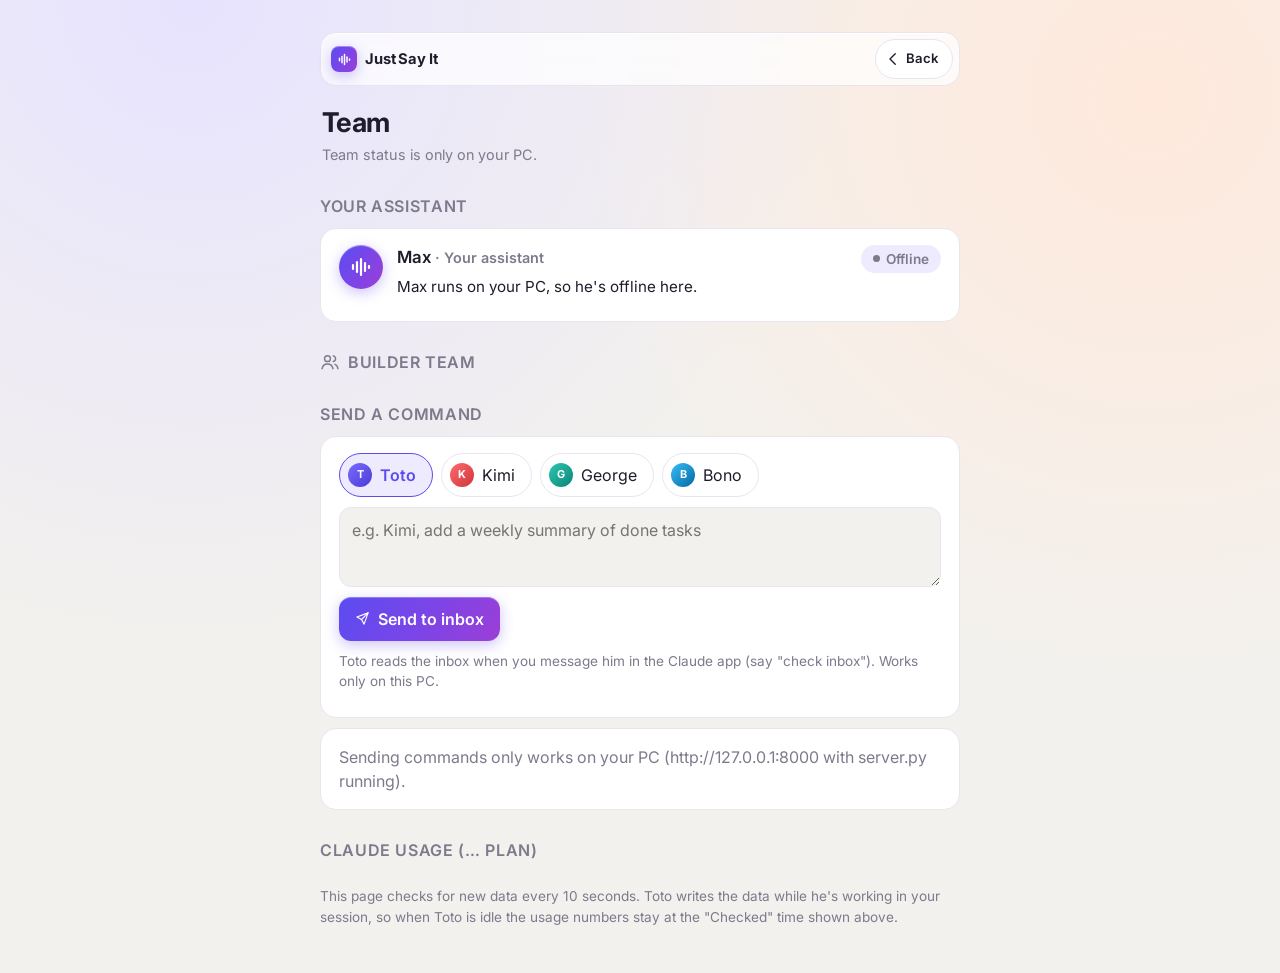
==== status.html @ db430cab "Backup before adding Lewis and GP to Send a command" ====
<!DOCTYPE html>
<html lang="en">
<head>
  <meta charset="UTF-8">
  <meta name="viewport" content="width=device-width, initial-scale=1.0">
  <title>Team Status</title>
  <link href="https://fonts.googleapis.com/css2?family=Inter:wght@400;500;600;700&family=Noto+Sans+Thai:wght@400;600&display=swap" rel="stylesheet">
  <script>
    // Same light/dark as the app: read the app's saved setting (index.html keeps it in localStorage "settings").
    // No saved setting yet: follow the computer's setting. Runs before the page draws, so there is no flash.
    function applyTheme() {
      let theme = "";
      try { theme = (JSON.parse(localStorage.getItem("settings")) || {}).theme || ""; } catch {}
      if (theme !== "dark" && theme !== "light") theme = matchMedia("(prefers-color-scheme: dark)").matches ? "dark" : "light";
      document.documentElement.dataset.theme = theme;
    }
    applyTheme();
    addEventListener("storage", (e) => { if (e.key === "settings") applyTheme(); }); // changed in the app's tab
  </script>
  <style>
    :root {
      --bg: #f3f1ed; --card: #fff; --text: #1f1d2b; --muted: #7d7a8c; --border: #e8e5ef;
      --accent: #5b4cf0; --accent-soft: #eeebff; --green: #30a46c; --amber: #f5a524; --red: #e5484d;
      /* Same glass bar + logo as the app (values from style.css) */
      --glass: rgba(255, 255, 255, .72); --glass-hi: rgba(255, 255, 255, .9); --chip-on-line: rgba(91, 76, 240, .45);
      --ai-grad: linear-gradient(120deg, #5b4cf0 0%, #7a45e8 50%, #9b3fd6 100%); --ai-glow: rgba(98, 70, 235, .32);
      --on-accent: #fff;
      --bg-grad: radial-gradient(circle at 15% 0%, #e7e3ff 0, transparent 45%), radial-gradient(circle at 90% 10%, #ffe9dc 0, transparent 40%);
      --ok-soft: #e3f6ec; --busy-soft: #fff4dd; --new-bg: #fff3dc; --new-text: #a16207;
    }
    :root[data-theme="dark"] {
      --bg: #121119; --card: #1c1b26; --text: #ecebf5; --muted: #8f8ca3; --border: #2c2a3a; --accent: #8b7fff; --accent-soft: #2a2647;
      --glass: rgba(34, 32, 48, .66); --glass-hi: rgba(255, 255, 255, .06); --chip-on-line: rgba(139, 127, 255, .6);
      --ai-grad: linear-gradient(120deg, #8b7fff 0%, #a98bfa 50%, #c99af2 100%); --ai-glow: rgba(139, 127, 255, .28);
      --on-accent: #16131f; --green: #3dd68c; --amber: #ffc53d;
      --bg-grad: radial-gradient(circle at 15% 0%, #2a2354 0, transparent 45%), radial-gradient(circle at 90% 10%, #3a2320 0, transparent 40%);
      --ok-soft: rgba(61, 214, 140, .14); --busy-soft: rgba(255, 197, 61, .14); --new-bg: #2d2416; --new-text: #f3c873;
      color-scheme: dark;
    }
    * { box-sizing: border-box; }
    body { margin: 0; min-height: 100vh; background: var(--bg-grad), var(--bg); color: var(--text); font-family: "Inter", "Noto Sans Thai", system-ui, sans-serif; line-height: 1.5; padding: 32px 16px; }
    .wrap { max-width: 640px; margin: 0 auto; }
    /* Top bar: same look as the app's header (logo left, Back pill right) */
    .topbar {
      display: flex; align-items: center; justify-content: space-between; gap: 8px;
      padding: 6px 6px 6px 10px; border-radius: 16px;
      background: var(--glass); border: 1px solid var(--border); box-shadow: inset 0 1px 0 var(--glass-hi);
      -webkit-backdrop-filter: blur(10px); backdrop-filter: blur(10px);
    }
    .brand { display: flex; align-items: center; gap: 8px; font-weight: 700; font-size: .92rem; letter-spacing: -.01em; white-space: nowrap; }
    .mark { width: 26px; height: 26px; border-radius: 8px; flex: none; display: grid; place-items: center;
      background: var(--ai-grad); box-shadow: 0 4px 14px var(--ai-glow), inset 0 1px 0 rgba(255, 255, 255, .35); }
    .mark svg { width: 15px; height: 15px; stroke: #fff; stroke-width: 2.4; stroke-linecap: round; fill: none; }
    .back svg { width: 18px; height: 18px; stroke: currentColor; fill: none; stroke-width: 1.8; stroke-linecap: round; stroke-linejoin: round; }
    .greet { margin: 20px 2px 0; font-size: 1.7rem; font-weight: 700; letter-spacing: -.025em; line-height: 1.25; }
    .greet + .updated { margin: 4px 2px 0; }
    h2 svg.i { vertical-align: -4px; margin-right: 8px; }
    h2 { font-size: 1rem; margin: 28px 0 10px; color: var(--muted); font-weight: 600; text-transform: uppercase; letter-spacing: .04em; }
    a { color: var(--accent); }
    .updated { color: var(--muted); font-size: .9rem; }
    .stale { color: var(--amber); }
    .card { background: var(--card); border: 1px solid var(--border); border-radius: 16px; padding: 16px 18px; }
    .card + .card { margin-top: 10px; }
    .agent { display: flex; gap: 14px; align-items: flex-start; position: relative; }
    .agent > div:not(.avatar) { flex: 1; min-width: 0; }
    /* Phone: the status badge sits in the corner so the text gets the full width */
    @media (max-width: 480px) {
      .agent .badge { position: absolute; top: 14px; right: 14px; }
      .agent .name { padding-right: 88px; }
    }
    /* Line icons (same set as the app) */
    svg.i { width: 20px; height: 20px; flex: none; stroke: currentColor; fill: none; stroke-width: 1.75; stroke-linecap: round; stroke-linejoin: round; pointer-events: none; }
    svg.i.sm { width: 15px; height: 15px; }
    /* Avatars: a gradient circle with the initial, plus a small role icon */
    .avatar {
      width: 44px; height: 44px; flex: none; border-radius: 50%; display: grid; place-items: center; position: relative;
      color: #fff; font-weight: 700; font-size: 1.05rem; background: linear-gradient(135deg, #9a97ab, #6d6a80);
      box-shadow: inset 0 1px 0 rgba(255, 255, 255, .3);
    }
    .avatar .role-ic {
      position: absolute; right: -4px; bottom: -4px; width: 22px; height: 22px; border-radius: 50%;
      display: grid; place-items: center; background: var(--card); color: var(--text); box-shadow: 0 0 0 1px var(--border);
    }
    .avatar .role-ic svg.i { width: 13px; height: 13px; stroke-width: 2; }
    .av-toto { background: linear-gradient(135deg, #7b6cff, #4a3bd6); }
    .av-kimi { background: linear-gradient(135deg, #ff6b6f, #d03439); }
    .av-george { background: linear-gradient(135deg, #2cc7b2, #0b8576); }
    .av-lewis { background: linear-gradient(135deg, #f6a53c, #c4650a); }
    .av-bono { background: linear-gradient(135deg, #38bdf8, #0369a1); } /* sky blue: Bono, tester */
    .av-gp { background: linear-gradient(135deg, #2b4fd8, #12b5cf); } /* blueprint blue to cyan: GP, architect */
    .mini { width: 24px; height: 24px; flex: none; border-radius: 50%; display: inline-grid; place-items: center; color: #fff; font-size: .68rem; font-weight: 700; }
    .mini:not([class*="av-"]) { background: linear-gradient(135deg, #9a97ab, #6d6a80); }
    .name { font-weight: 600; font-size: 1.05rem; }
    .role { color: var(--muted); font-size: .9rem; }
    .job { margin-top: 6px; font-size: .95rem; }
    .badge { margin-left: auto; padding: 4px 12px; border-radius: 999px; font-size: .85rem; font-weight: 600; white-space: nowrap; }
    .badge { display: inline-flex; align-items: center; gap: 6px; }
    .badge::before { content: ""; width: 7px; height: 7px; border-radius: 50%; background: currentColor; }
    .working { background: var(--busy-soft); color: #a86a10; }
    .working::before { background: var(--amber); }
    :root[data-theme="dark"] .working { color: var(--amber); }
    .done { background: var(--ok-soft); color: #217a4f; }
    .done::before { background: var(--green); }
    :root[data-theme="dark"] .done { color: var(--green); }
    .idle { background: var(--accent-soft); color: var(--muted); }
    .meter-top { display: flex; justify-content: space-between; margin-bottom: 8px; }
    .meter-top b { font-size: 1.1rem; }
    .bar { height: 10px; border-radius: 999px; background: var(--accent-soft); overflow: hidden; }
    .fill { height: 100%; border-radius: 999px; background: var(--green); transition: width .5s; }
    .fill.warn { background: var(--amber); }
    .fill.full { background: var(--red); }
    .fill.unknown { background: var(--muted); opacity: .4; }
    .resets { margin-top: 6px; color: var(--muted); font-size: .85rem; }
    .note { color: var(--muted); font-size: .85rem; margin-top: 24px; }
    .back {
      display: inline-flex; align-items: center; gap: 4px; height: 40px; padding: 0 14px 0 8px; border-radius: 99px;
      border: 1px solid var(--border); background: var(--card);
      color: var(--text); text-decoration: none; font-size: .82rem; font-weight: 600; transition: border-color .2s;
    }
    .back:hover { border-color: var(--chip-on-line); }
    @media (prefers-reduced-motion: reduce) { .back, .to button, .send { transition: none; } }
    .cmd { display: grid; gap: 10px; }
    .to { display: flex; gap: 8px; flex-wrap: wrap; }
    .to button, .send { min-height: 44px; padding: 0 16px; border-radius: 12px; border: 1px solid var(--border); background: var(--card); color: var(--text); font: inherit; cursor: pointer; transition: border-color .2s, filter .2s; }
    .to button { display: inline-flex; align-items: center; gap: 8px; padding-left: 8px; border-radius: 99px; }
    .to button:hover { border-color: var(--chip-on-line); }
    .to button.on { border-color: var(--accent); background: var(--accent-soft); color: var(--accent); font-weight: 600; }
    #cmd-text { min-height: 80px; padding: 10px 12px; border: 1px solid var(--border); border-radius: 12px; background: var(--bg); color: var(--text); font: inherit; resize: vertical; }
    .send {
      display: inline-flex; align-items: center; gap: 8px;
      background: var(--ai-grad); border: none; color: var(--on-accent); font-weight: 600;
      box-shadow: inset 0 1px 0 rgba(255, 255, 255, .28), 0 4px 14px var(--ai-glow);
    }
    .send { justify-self: start; }
    .send:hover { filter: brightness(1.06); }
    .send:disabled { opacity: .6; cursor: wait; }
    .hint { margin: 0; color: var(--muted); font-size: .85rem; }
    #inbox { margin-top: 10px; }
    .msg-head { display: flex; flex-wrap: wrap; gap: 8px; align-items: center; font-size: .85rem; color: var(--muted); }
    .msg-text { margin-top: 4px; white-space: pre-wrap; word-break: break-word; }
    .reply { margin-top: 8px; padding: 8px 12px; border-radius: 10px; background: var(--accent-soft); font-size: .92rem; white-space: pre-wrap; }
    .new { background: var(--new-bg); color: var(--new-text); }
    .empty { color: var(--muted); }
    /* Max's card */
    .max-avatar { background: var(--ai-grad); box-shadow: 0 4px 14px var(--ai-glow), inset 0 1px 0 rgba(255, 255, 255, .35); }
    .max-avatar svg.i { width: 24px; height: 24px; stroke: #fff; stroke-width: 2.2; }
    button:focus-visible, a:focus-visible { outline: 2px solid var(--accent); outline-offset: 2px; }
  </style>
</head>
<body>
  <!-- Line icons (same set as the app), reused with <use href="#i-..."> -->
  <svg width="0" height="0" style="position: absolute" aria-hidden="true">
    <symbol id="i-wave" viewBox="0 0 24 24"><path d="M4 10v4M8 7v10M12 4v16M16 8v8M20 11v2"/></symbol>
    <symbol id="i-back" viewBox="0 0 24 24"><path d="M15 5l-7 7 7 7"/></symbol>
    <symbol id="i-compass" viewBox="0 0 24 24"><circle cx="12" cy="12" r="9"/><path d="M15.5 8.5l-2 5-5 2 2-5z"/></symbol>
    <symbol id="i-square" viewBox="0 0 24 24"><path d="M4 20V4l16 16z"/><path d="M7.5 20v-3M11 20v-3M7.5 12.5h3M7.5 9h2"/></symbol>
    <symbol id="i-code" viewBox="0 0 24 24"><path d="M8.5 7L3.5 12l5 5M15.5 7l5 5-5 5M13.5 4.5l-3 15"/></symbol>
    <symbol id="i-palette" viewBox="0 0 24 24"><path d="M12 3a9 9 0 1 0 0 18c1.3 0 2-.9 2-2 0-.6-.3-1-.6-1.4-.4-.4-.6-.8-.6-1.4 0-1.1.9-2 2-2h2.3A3.9 3.9 0 0 0 21 10.4C21 6.3 17 3 12 3z"/><circle cx="7.5" cy="11.5" r=".9"/><circle cx="10" cy="7.5" r=".9"/><circle cx="14.5" cy="7.5" r=".9"/></symbol>
    <symbol id="i-send" viewBox="0 0 24 24"><path d="M21 3L10 14"/><path d="M21 3l-6.5 18-4-7.5L3 9.5z"/></symbol>
    <symbol id="i-external" viewBox="0 0 24 24"><path d="M14 4h6v6M20 4l-9 9M18 14v4a2 2 0 0 1-2 2H6a2 2 0 0 1-2-2V8a2 2 0 0 1 2-2h4"/></symbol>
    <symbol id="i-check-circle" viewBox="0 0 24 24"><circle cx="12" cy="12" r="9"/><path d="M8 12.5l3 3 5-6"/></symbol>
    <symbol id="i-bulb" viewBox="0 0 24 24"><path d="M9.5 18h5M10.5 21h3"/><path d="M12 3a6 6 0 0 0-3.5 10.9c.6.5 1 1.2 1 2v.1h5v-.1c0-.8.4-1.5 1-2A6 6 0 0 0 12 3z"/></symbol>
    <symbol id="i-team" viewBox="0 0 24 24"><circle cx="9" cy="8" r="3.5"/><path d="M2.5 20c.6-3.4 3.2-5.5 6.5-5.5s5.9 2.1 6.5 5.5"/><path d="M16 4.6a3.5 3.5 0 0 1 0 6.8M18 14.8c2 .7 3.2 2.5 3.5 5.2"/></symbol>
  </svg>
  <div class="wrap">
    <header class="topbar">
      <span class="brand">
        <span class="mark" aria-hidden="true"><svg viewBox="0 0 24 24"><use href="#i-wave"/></svg></span>
        Just Say It
      </span>
      <a href="./" class="back"><svg viewBox="0 0 24 24" aria-hidden="true"><use href="#i-back"/></svg>Back</a>
    </header>
    <h1 class="greet">Team</h1>
    <p class="updated" id="updated">Loading…</p>

    <h2>Your assistant</h2>
    <!-- Max is the AI inside the app (not one of the builders below) -->
    <div class="card agent" id="max">
      <div class="avatar max-avatar" aria-hidden="true"><svg class="i"><use href="#i-wave"/></svg></div>
      <div class="max-body">
        <div class="name">Max <span class="role">· Your assistant</span></div>
        <div class="job" id="max-brains">Checking…</div>
        <div class="job" id="max-mistakes"></div>
      </div>
      <span class="badge idle" id="max-badge">…</span>
    </div>
    <h2><svg class="i" aria-hidden="true"><use href="#i-team"/></svg>Builder team</h2>
    <div id="agents"></div>

    <h2>Send a command</h2>
    <form id="cmd" class="card cmd">
      <div class="to" id="to">
        <button type="button" data-to="Toto" class="on"><span class="mini av-toto" aria-hidden="true">T</span>Toto</button>
        <button type="button" data-to="Kimi"><span class="mini av-kimi" aria-hidden="true">K</span>Kimi</button>
        <button type="button" data-to="George"><span class="mini av-george" aria-hidden="true">G</span>George</button>
        <button type="button" data-to="Bono"><span class="mini av-bono" aria-hidden="true">B</span>Bono</button>
      </div>
      <textarea id="cmd-text" placeholder="e.g. Kimi, add a weekly summary of done tasks" required></textarea>
      <button type="submit" class="send"><svg class="i sm" aria-hidden="true"><use href="#i-send"/></svg>Send to inbox</button>
      <p class="hint">Toto reads the inbox when you message him in the Claude app (say "check inbox"). Works only on this PC.</p>
      <p class="hint" id="cmd-msg" role="status"></p>
    </form>
    <!-- GitHub Pages: no server, so sending commands can't work there -->
    <div class="card empty" id="pc-only" hidden>Sending commands only works on your PC (http://127.0.0.1:8000 with server.py running).</div>
    <div id="inbox"></div>

    <h2>Claude usage (<span id="plan">…</span> plan)</h2>
    <p class="updated" id="checked"></p>
    <div id="usage"></div>

    <p class="note">
      This page checks for new data every 10 seconds. Toto writes the data while he's working in your session,
      so when Toto is idle the usage numbers stay at the "Checked" time shown above.
    </p>
  </div>

  <script>
    // ---------- Thai / English ----------
    // The app (index.html) saves the language in localStorage "settings". We read the same setting.
    let LANG = "en";
    try { LANG = (JSON.parse(localStorage.getItem("settings")) || {}).lang === "th" ? "th" : "en"; } catch {}
    document.documentElement.lang = LANG;
    // English text -> Thai text. L("...") gives the Thai text in Thai mode and the same text otherwise.
    const TH = {
      "Team Status": "สถานะทีม", "Back": "กลับ", "Team": "ทีม", "Loading…": "กำลังโหลด…",
      "Your assistant": "ผู้ช่วยของคุณ", "· Your assistant": "· ผู้ช่วยของคุณ", "Checking…": "กำลังตรวจสอบ…",
      "Builder team": "ทีมผู้สร้าง", "day": "วัน", "days": "วัน",
      "Send a command": "ส่งคำสั่ง", "Send to inbox": "ส่งเข้ากล่องข้อความ",
      "Toto reads the inbox when you message him in the Claude app (say \"check inbox\"). Works only on this PC.": "Toto จะอ่านกล่องข้อความเมื่อคุณคุยกับเขาในแอป Claude (พิมพ์ \"check inbox\") ใช้ได้เฉพาะในเครื่องนี้",
      "Sending commands only works on your PC (http://127.0.0.1:8000 with server.py running).": "การส่งคำสั่งใช้ได้เฉพาะบนเครื่องของคุณ (http://127.0.0.1:8000 ขณะที่ server.py ทำงานอยู่)",
      "Claude usage (": "การใช้ Claude (", "plan)": "แพ็กเกจ)",
      "This page checks for new data every 10 seconds. Toto writes the data while he's working in your session, so when Toto is idle the usage numbers stay at the \"Checked\" time shown above.": "หน้านี้ตรวจข้อมูลใหม่ทุก 10 วินาที Toto เป็นคนเขียนข้อมูลขณะทำงานในเซสชันของคุณ ดังนั้นเมื่อ Toto ว่าง ตัวเลขการใช้งานจะค้างที่เวลา \"ตรวจเมื่อ\" ด้านบน",
      // used by the code below
      "Team status is only on your PC.": "สถานะทีมมีเฉพาะบนเครื่องของคุณ", "No status data yet": "ยังไม่มีข้อมูลสถานะ",
      "Working": "กำลังทำ", "Done": "เสร็จแล้ว", "Idle": "ว่าง", "Waiting": "รอคิว",
      "just now": "เมื่อสักครู่", "Updated": "อัปเดต", "Checked": "ตรวจเมื่อ",
      "These numbers may be out of date — ask Toto \"show my usage\" to refresh.": "ตัวเลขเหล่านี้อาจเก่าแล้ว บอก Toto ว่า \"show my usage\" เพื่อรีเฟรช",
      "not started": "ยังไม่เริ่ม", "reset — ask Toto to refresh": "รีเซ็ตแล้ว บอก Toto ให้รีเฟรช", "unknown": "ไม่ทราบ",
      "used": "ใช้ไปแล้ว", "left": "เหลือ", "resets in": "รีเซ็ตใน",
      "Ready": "พร้อม", "Offline": "ออฟไลน์",
      "Turns what you say into tasks, steps and reminders.": "เปลี่ยนสิ่งที่คุณพูดให้เป็นงาน ขั้นตอน และการเตือน",
      "Max is resting. Start the Ollama app and he'll be ready.": "Max กำลังพัก เปิดแอป Ollama แล้วเขาจะพร้อม",
      "Max runs on your PC, so he's offline here.": "Max ทำงานบนเครื่องของคุณ จึงออฟไลน์ที่นี่",
      "Mistakes to learn from:": "ข้อผิดพลาดที่ต้องเรียนรู้:",
      "Couldn't send:": "ส่งไม่สำเร็จ:", "Couldn't save:": "บันทึกไม่สำเร็จ:", "to": "ถึง",
      "The inbox only works on this PC with server.py running.": "กล่องข้อความใช้ได้เฉพาะบนเครื่องนี้ขณะที่ server.py ทำงานอยู่",
      "This only works on this PC with server.py running.": "ใช้ได้เฉพาะบนเครื่องนี้ขณะที่ server.py ทำงานอยู่",
      "e.g. Kimi, add a weekly summary of done tasks": "เช่น Kimi เพิ่มสรุปรายสัปดาห์ของงานที่เสร็จ",
    };
    const L = (s) => (LANG === "th" && TH[s]) || s;
    // Translate the fixed words in the page once: every piece of text, the tab title and the hint inside the box
    function translatePage() {
      if (LANG !== "th") return;
      document.title = L(document.title);
      const walker = document.createTreeWalker(document.body, NodeFilter.SHOW_TEXT);
      for (let node = walker.nextNode(); node; node = walker.nextNode()) {
        // Long paragraphs spread over several lines are matched with single spaces
        const key = node.nodeValue.replace(/\s+/g, " ").trim();
        if (TH[key]) node.nodeValue = node.nodeValue.replace(node.nodeValue.trim(), TH[key]);
      }
      document.querySelectorAll("[placeholder]").forEach((el) => { el.placeholder = L(el.placeholder); });
    }
    translatePage();
    // The language was switched in the app's tab: reload so everything changes
    addEventListener("storage", (e) => {
      if (e.key !== "settings") return;
      try { if (((JSON.parse(e.newValue) || {}).lang === "th" ? "th" : "en") !== LANG) location.reload(); } catch {}
    });

    // Each builder: a gradient circle with the initial, plus a small role icon
    const ROLE_ICON = { Toto: "compass", Kimi: "code", George: "palette", Lewis: "bulb", Bono: "check-circle", GP: "square" };
    const avatar = (name) => {
      const n = String(name ?? "");
      const icon = ROLE_ICON[n] ? `<span class="role-ic"><svg class="i"><use href="#i-${ROLE_ICON[n]}"/></svg></span>` : "";
      return `<div class="avatar ${ROLE_ICON[n] ? "av-" + n.toLowerCase() : ""}" aria-hidden="true">${esc(n.charAt(0).toUpperCase())}${icon}</div>`;
    };
    const mini = (name) => {
      const n = String(name ?? "");
      return `<span class="mini ${ROLE_ICON[n] ? "av-" + n.toLowerCase() : ""}" aria-hidden="true">${esc(n.charAt(0).toUpperCase())}</span>`;
    };
    const LABELS = { working: L("Working"), done: L("Done"), idle: L("Idle"), new: L("Waiting") };
    // On this PC with server.py? GitHub Pages has no server, so nothing is fetched there.
    // (the PC's Tailscale names/IP, used from the phone, count as the server too)
    const LOCAL = ["127.0.0.1", "localhost", "desktop-ldeu8ir"].includes(location.hostname) ||
      location.hostname.endsWith(".ts.net") || location.hostname.startsWith("100.");
    const esc = (s) => String(s ?? "").replace(/[&<>"']/g, (c) => ({ "&": "&amp;", "<": "&lt;", ">": "&gt;", '"': "&quot;", "'": "&#39;" })[c]);

    function timeAgo(iso) {
      const min = Math.round((Date.now() - new Date(iso)) / 60000);
      if (LANG === "th") return min < 1 ? L("just now") : min < 60 ? `${min} นาทีที่แล้ว` : `${Math.round(min / 60)} ชม.ที่แล้ว`;
      return min < 1 ? "just now" : min < 60 ? `${min} min ago` : `${Math.round(min / 60)} h ago`;
    }
    function resetsIn(iso) {
      const min = Math.max(0, Math.round((new Date(iso) - Date.now()) / 60000));
      const d = Math.floor(min / 1440), h = Math.floor((min % 1440) / 60), m = min % 60;
      const [D, H, M] = LANG === "th" ? ["วัน", "ชม.", "นาที"] : ["d", "h", "m"];
      return d ? `${d}${D} ${h}${H}` : h ? `${h}${H} ${m}${M}` : `${m}${M}`;
    }

    async function refresh() {
      if (!LOCAL) {
        document.getElementById("updated").textContent = L("Team status is only on your PC.");
        return;
      }
      try {
        // status.json itself is private; the server hands it out through api/status
        const data = await (await fetch(`api/status?t=${Date.now()}`)).json();
        const old = Date.now() - new Date(data.updated) > 30 * 60000;
        const upd = document.getElementById("updated");
        upd.textContent = `${L("Updated")} ${timeAgo(data.updated)}`;
        upd.classList.toggle("stale", old);

        document.getElementById("agents").innerHTML = data.agents.map((a) => `
          <div class="card agent">
            ${avatar(a.name)}
            <div>
              <div class="name">${esc(a.name)} <span class="role">· ${esc(a.role)}</span></div>
              <div class="job">${esc(a.job)}</div>
            </div>
            <span class="badge ${esc(a.status)}">${LABELS[a.status] || esc(a.status)}</span>
          </div>`).join("");

        // Usage numbers have their own time: only Toto can read them, and the agents'
        // "Updated" time can be newer than the numbers. So show when they were really checked.
        const checkedAt = data.usage.checkedAt || data.updated;
        const usageOld = !(Date.now() - new Date(checkedAt) <= 15 * 60000);  // also true if the date is broken
        const chk = document.getElementById("checked");
        chk.textContent = `${L("Checked")} ${timeAgo(checkedAt)}`;
        chk.classList.toggle("stale", usageOld);

        document.getElementById("plan").textContent = data.usage.plan;
        const warning = usageOld ? `
          <div class="card new">${L('These numbers may be out of date — ask Toto "show my usage" to refresh.')}</div>` : "";
        document.getElementById("usage").innerHTML = warning + data.usage.windows.map((w) => {
          const pct = Number(w.percentUsed) || 0;
          const resetDate = w.resetsAt ? new Date(w.resetsAt) : null;
          // The window already reset after Toto checked: the old percent no longer means anything
          const wasReset = resetDate && resetDate <= Date.now();
          let cls = pct >= 90 ? "full" : pct >= 70 ? "warn" : "";
          let when = resetDate ? `${L("resets in")} ${resetsIn(w.resetsAt)}` : L("not started");
          if (wasReset) { cls = "unknown"; when = L("reset — ask Toto to refresh"); }
          return `
          <div class="card">
            <div class="meter-top"><span>${esc(w.label)}</span><b>${wasReset ? L("unknown") : `${pct}% ${L("used")}`}</b></div>
            <div class="bar"><div class="fill ${cls}" style="width:${wasReset ? 100 : Math.min(100, pct)}%"></div></div>
            <div class="resets">${wasReset ? "" : `${100 - pct}% ${L("left")} · `}${esc(when)}</div>
          </div>`;
        }).join("");
      } catch (err) {
        document.getElementById("updated").textContent = L("No status data yet");
      }
    }
    // ---------- Command inbox ----------
    let sendTo = "Toto";
    document.getElementById("to").addEventListener("click", (e) => {
      const b = e.target.closest("button");
      if (!b) return;
      sendTo = b.dataset.to;
      document.querySelectorAll("#to button").forEach((x) => x.classList.toggle("on", x === b));
    });

    document.getElementById("cmd").addEventListener("submit", async (e) => {
      e.preventDefault();
      const box = document.getElementById("cmd-text");
      const btn = e.target.querySelector(".send");
      const msg = document.getElementById("cmd-msg");
      btn.disabled = true;
      try {
        const res = await fetch("api/inbox", {
          method: "POST",
          headers: { "Content-Type": "application/json" },
          body: JSON.stringify({ to: sendTo, text: box.value }),
        });
        if (!res.ok) throw new Error((await res.json().catch(() => ({}))).error || res.status);
        box.value = "";
        msg.textContent = "";
        loadInbox();
      } catch (err) {
        msg.textContent = `${L("Couldn't send:")} ${err.message}. ${L("The inbox only works on this PC with server.py running.")}`;
      } finally {
        btn.disabled = false;
      }
    });

    async function loadInbox() {
      try {
        const items = await (await fetch(`api/inbox?t=${Date.now()}`)).json();
        document.getElementById("inbox").innerHTML = items.slice().reverse().slice(0, 15).map((m) => `
          <div class="card">
            <div class="msg-head">${mini(m.to)} ${L("to")} <b>${esc(m.to)}</b> · ${esc(m.created)}
              <span class="badge ${esc(m.status)}">${LABELS[m.status] || esc(m.status)}</span></div>
            <div class="msg-text">${esc(m.text)}</div>
            ${m.reply ? `<div class="reply">${esc(m.reply)}</div>` : ""}
          </div>`).join("");
      } catch {
        document.getElementById("inbox").innerHTML = "";
      }
    }

    // ---------- Max: status ----------
    async function loadMax() {
      const badge = document.getElementById("max-badge");
      const brains = document.getElementById("max-brains");
      try {
        if (!LOCAL) throw new Error("no server here");
        const data = await (await fetch(`api/max/status?t=${Date.now()}`, { signal: AbortSignal.timeout(5000) })).json();
        badge.className = `badge ${data.ready ? "done" : "idle"}`;
        badge.textContent = data.ready ? L("Ready") : L("Offline");
        brains.textContent = data.ready
          ? L("Turns what you say into tasks, steps and reminders.")
          : L("Max is resting. Start the Ollama app and he'll be ready.");
        // Learning loop: tasks Max added that you deleted within 10 minutes (kept on this PC only)
        document.getElementById("max-mistakes").textContent = `${L("Mistakes to learn from:")} ${Number(data.mistakes) || 0}`;
      } catch {
        document.getElementById("max-mistakes").textContent = "";
        badge.className = "badge idle";
        badge.textContent = L("Offline");
        brains.textContent = L("Max runs on your PC, so he's offline here.");
      }
    }

    refresh();
    loadMax();
    if (LOCAL) {
      loadInbox();
      setInterval(() => { refresh(); loadInbox(); loadMax(); }, 10000);
    } else {
      // GitHub Pages: the inbox needs the server on the PC
      document.getElementById("cmd").hidden = true;
      document.getElementById("pc-only").hidden = false;
    }
  </script>
</body>
</html>
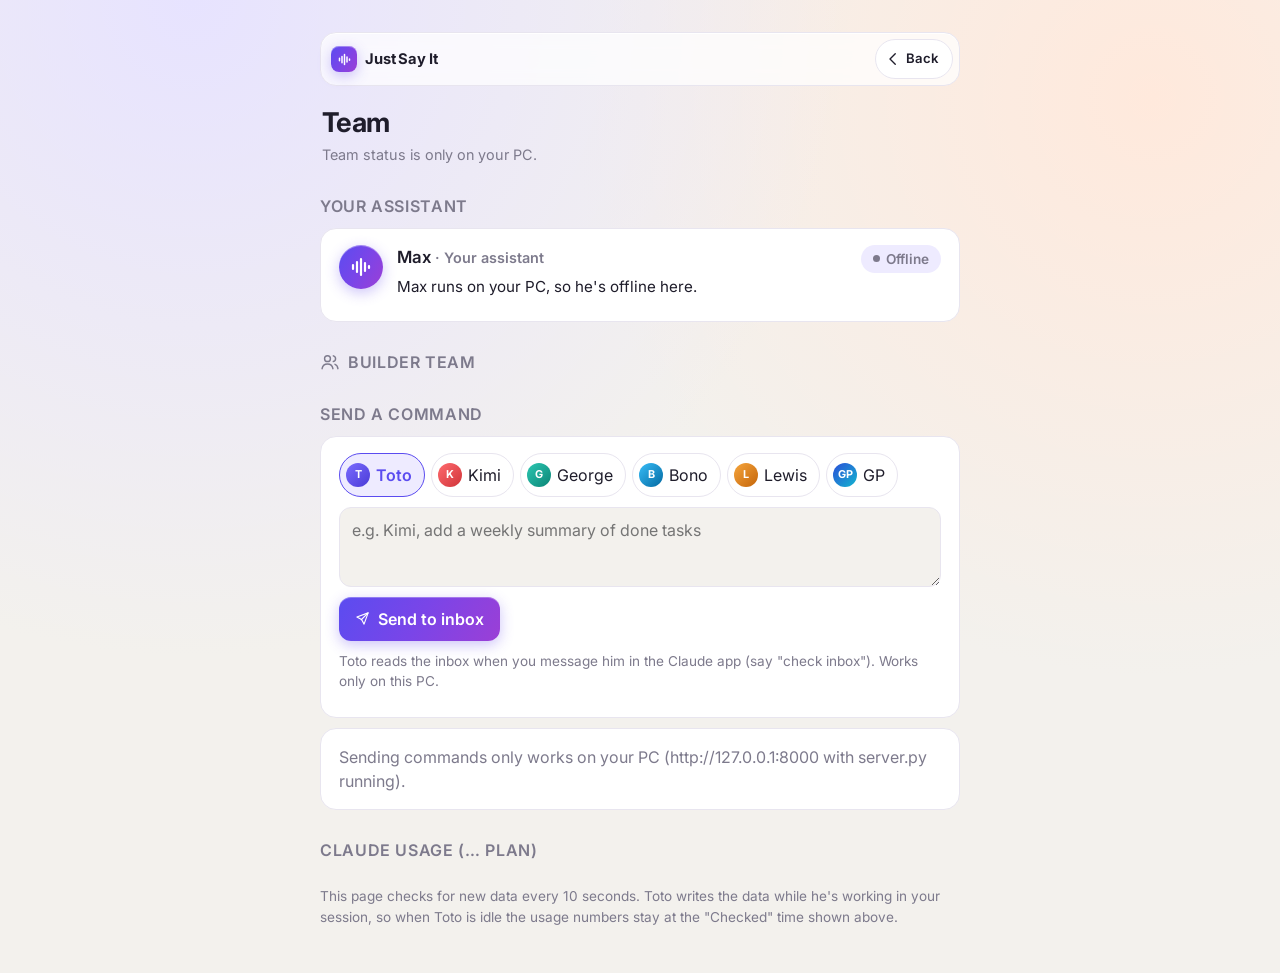
==== commit bd1e9d79: "Backup before queueing smart hints" ====
--- a/status.html
+++ b/status.html
@@ -120,9 +120,10 @@
     .back:hover { border-color: var(--chip-on-line); }
     @media (prefers-reduced-motion: reduce) { .back, .to button, .send { transition: none; } }
     .cmd { display: grid; gap: 10px; }
-    .to { display: flex; gap: 8px; flex-wrap: wrap; }
+    .to { display: flex; gap: 6px; flex-wrap: wrap; }
     .to button, .send { min-height: 44px; padding: 0 16px; border-radius: 12px; border: 1px solid var(--border); background: var(--card); color: var(--text); font: inherit; cursor: pointer; transition: border-color .2s, filter .2s; }
-    .to button { display: inline-flex; align-items: center; gap: 8px; padding-left: 8px; border-radius: 99px; }
+    /* Slimmer pills so 6 members fit in 2 rows on a phone; height stays 44px for easy tapping */
+    .to button { display: inline-flex; align-items: center; gap: 6px; padding: 0 12px 0 6px; border-radius: 99px; }
     .to button:hover { border-color: var(--chip-on-line); }
     .to button.on { border-color: var(--accent); background: var(--accent-soft); color: var(--accent); font-weight: 600; }
     #cmd-text { min-height: 80px; padding: 10px 12px; border: 1px solid var(--border); border-radius: 12px; background: var(--bg); color: var(--text); font: inherit; resize: vertical; }
@@ -194,6 +195,8 @@
         <button type="button" data-to="Kimi"><span class="mini av-kimi" aria-hidden="true">K</span>Kimi</button>
         <button type="button" data-to="George"><span class="mini av-george" aria-hidden="true">G</span>George</button>
         <button type="button" data-to="Bono"><span class="mini av-bono" aria-hidden="true">B</span>Bono</button>
+        <button type="button" data-to="Lewis"><span class="mini av-lewis" aria-hidden="true">L</span>Lewis</button>
+        <button type="button" data-to="GP"><span class="mini av-gp" aria-hidden="true">GP</span>GP</button>
       </div>
       <textarea id="cmd-text" placeholder="e.g. Kimi, add a weekly summary of done tasks" required></textarea>
       <button type="submit" class="send"><svg class="i sm" aria-hidden="true"><use href="#i-send"/></svg>Send to inbox</button>
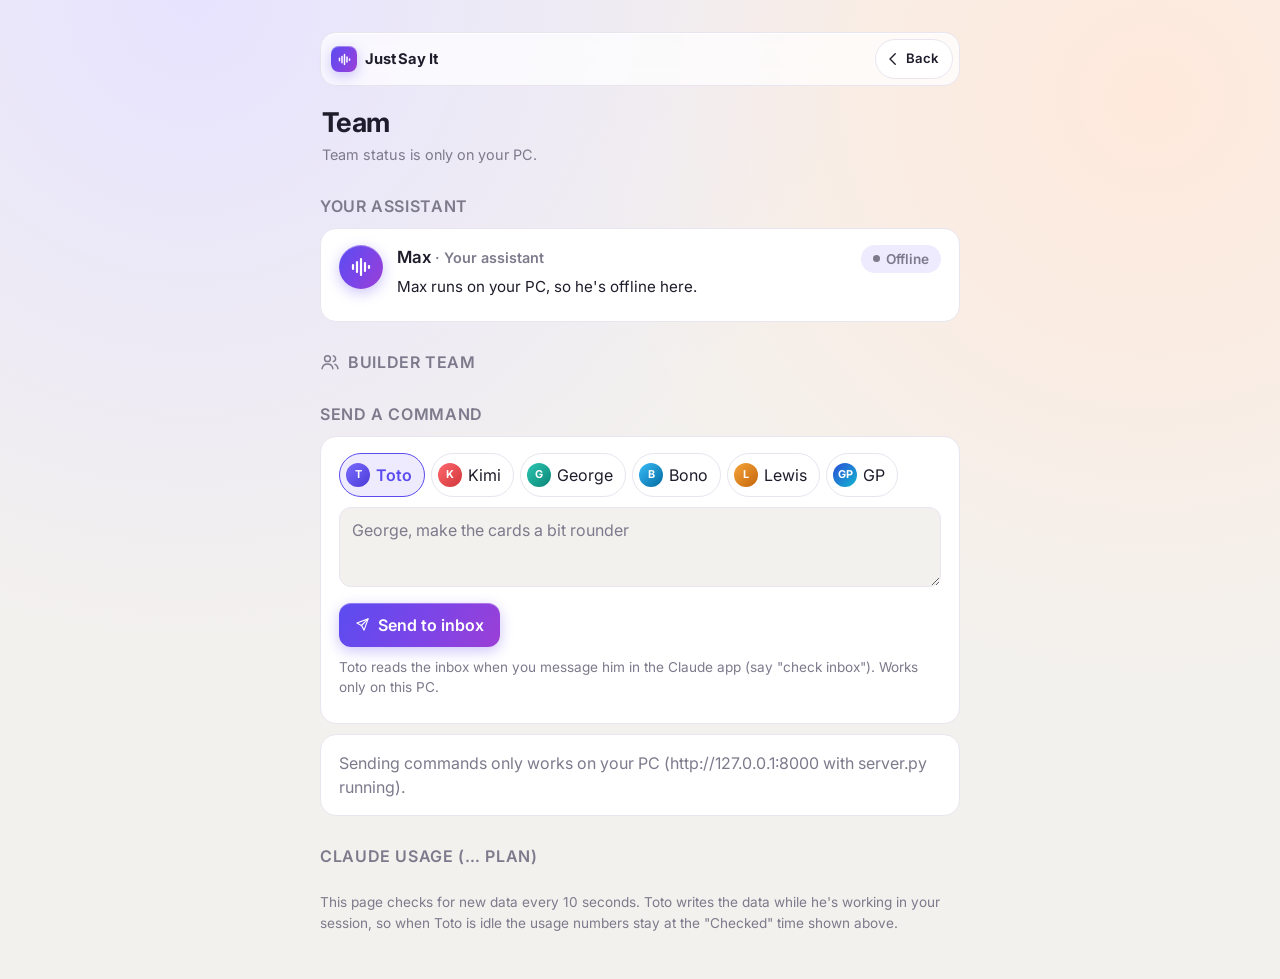
==== commit 1f39be95: "Backup before job 0b-2 (fast path, dates, prompt)" ====
--- a/status.html
+++ b/status.html
@@ -126,6 +126,12 @@
     .to button { display: inline-flex; align-items: center; gap: 6px; padding: 0 12px 0 6px; border-radius: 99px; }
     .to button:hover { border-color: var(--chip-on-line); }
     .to button.on { border-color: var(--accent); background: var(--accent-soft); color: var(--accent); font-weight: 600; }
+    /* Rotating example hint over the empty box (hints.js) */
+    .hint-field { position: relative; }
+    #cmd-text { width: 100%; box-sizing: border-box; }
+    .hint-ph { position: absolute; top: 11px; left: 13px; right: 13px; color: var(--muted); pointer-events: none; white-space: nowrap; overflow: hidden; text-overflow: ellipsis; transition: opacity .45s ease; }
+    .hint-ph.out, #cmd-text:not(:placeholder-shown) ~ .hint-ph, #cmd-text:focus ~ .hint-ph { opacity: 0; }
+    @media (prefers-reduced-motion: reduce) { .hint-ph { transition: none; } }
     #cmd-text { min-height: 80px; padding: 10px 12px; border: 1px solid var(--border); border-radius: 12px; background: var(--bg); color: var(--text); font: inherit; resize: vertical; }
     .send {
       display: inline-flex; align-items: center; gap: 8px;
@@ -198,7 +204,7 @@
         <button type="button" data-to="Lewis"><span class="mini av-lewis" aria-hidden="true">L</span>Lewis</button>
         <button type="button" data-to="GP"><span class="mini av-gp" aria-hidden="true">GP</span>GP</button>
       </div>
-      <textarea id="cmd-text" placeholder="e.g. Kimi, add a weekly summary of done tasks" required></textarea>
+      <div class="hint-field"><textarea id="cmd-text" aria-label="Message to the team" placeholder=" " required></textarea><span class="hint-ph" aria-hidden="true"></span></div>
       <button type="submit" class="send"><svg class="i sm" aria-hidden="true"><use href="#i-send"/></svg>Send to inbox</button>
       <p class="hint">Toto reads the inbox when you message him in the Claude app (say "check inbox"). Works only on this PC.</p>
       <p class="hint" id="cmd-msg" role="status"></p>
@@ -217,12 +223,14 @@
     </p>
   </div>
 
+  <script src="hints.js?v=1"></script>
   <script>
     // ---------- Thai / English ----------
     // The app (index.html) saves the language in localStorage "settings". We read the same setting.
     let LANG = "en";
     try { LANG = (JSON.parse(localStorage.getItem("settings")) || {}).lang === "th" ? "th" : "en"; } catch {}
     document.documentElement.lang = LANG;
+    smartHints(document.getElementById("cmd-text"), "teamCommand", () => LANG); // rotating examples (hints.json)
     // English text -> Thai text. L("...") gives the Thai text in Thai mode and the same text otherwise.
     const TH = {
       "Team Status": "สถานะทีม", "Back": "กลับ", "Team": "ทีม", "Loading…": "กำลังโหลด…",
@@ -248,7 +256,6 @@
       "Couldn't send:": "ส่งไม่สำเร็จ:", "Couldn't save:": "บันทึกไม่สำเร็จ:", "to": "ถึง",
       "The inbox only works on this PC with server.py running.": "กล่องข้อความใช้ได้เฉพาะบนเครื่องนี้ขณะที่ server.py ทำงานอยู่",
       "This only works on this PC with server.py running.": "ใช้ได้เฉพาะบนเครื่องนี้ขณะที่ server.py ทำงานอยู่",
-      "e.g. Kimi, add a weekly summary of done tasks": "เช่น Kimi เพิ่มสรุปรายสัปดาห์ของงานที่เสร็จ",
     };
     const L = (s) => (LANG === "th" && TH[s]) || s;
     // Translate the fixed words in the page once: every piece of text, the tab title and the hint inside the box
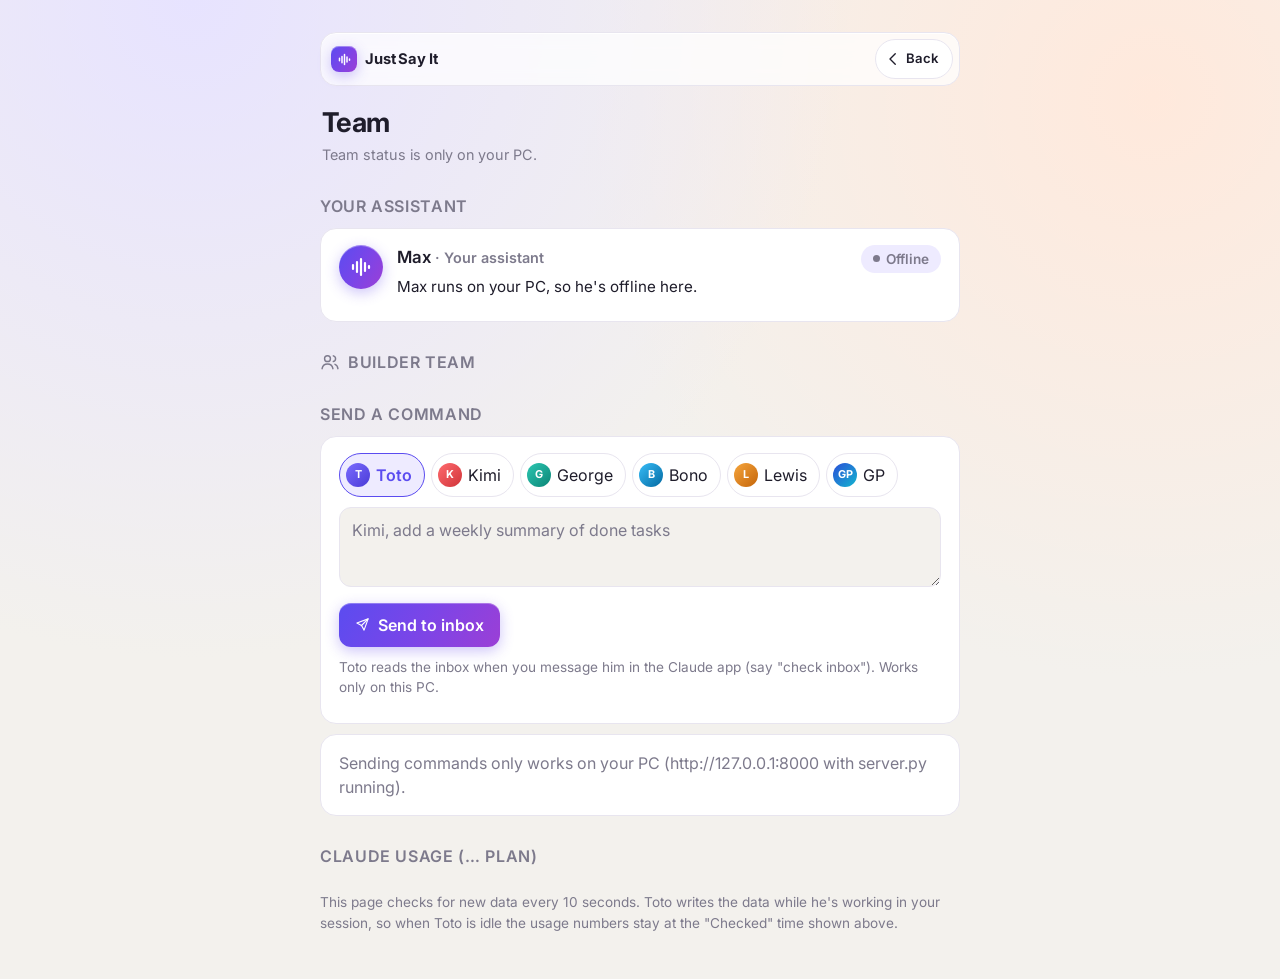
==== commit a8c53026: "Keep Tailscale details out of public code (private data/local-hosts.json) Co-Authored-By: Claude Son" ====
--- a/status.html
+++ b/status.html
@@ -291,8 +291,8 @@
     const LABELS = { working: L("Working"), done: L("Done"), idle: L("Idle"), new: L("Waiting") };
     // On this PC with server.py? GitHub Pages has no server, so nothing is fetched there.
     // (the PC's Tailscale names/IP, used from the phone, count as the server too)
-    const LOCAL = ["127.0.0.1", "localhost", "desktop-ldeu8ir"].includes(location.hostname) ||
-      location.hostname.endsWith(".ts.net") || location.hostname.startsWith("100.");
+    const LOCAL = ["127.0.0.1", "localhost"].includes(location.hostname) ||
+      !location.hostname.includes(".") || location.hostname.endsWith(".ts.net") || location.hostname.startsWith("100.");
     const esc = (s) => String(s ?? "").replace(/[&<>"']/g, (c) => ({ "&": "&amp;", "<": "&lt;", ">": "&gt;", '"': "&quot;", "'": "&#39;" })[c]);
 
     function timeAgo(iso) {
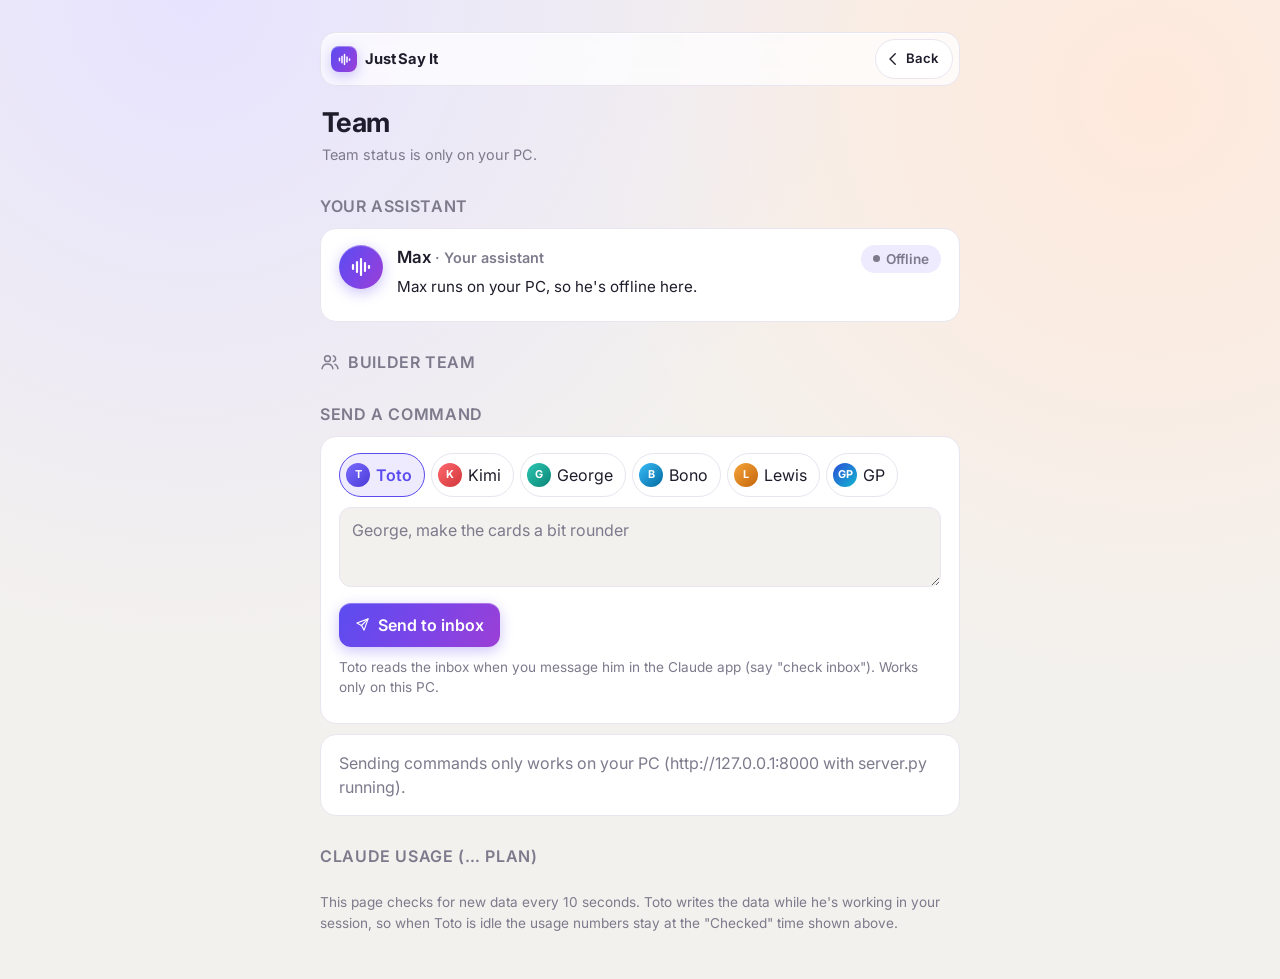
==== commit d27de6ef: "Job 1b: Decisions card on Team Status + Team pill dot Co-Authored-By: Claude Sonnet 5.5 <noreply@ant" ====
--- a/status.html
+++ b/status.html
@@ -28,7 +28,9 @@
       --bg-grad: radial-gradient(circle at 15% 0%, #e7e3ff 0, transparent 45%), radial-gradient(circle at 90% 10%, #ffe9dc 0, transparent 40%);
       --ok-soft: #e3f6ec; --busy-soft: #fff4dd; --new-bg: #fff3dc; --new-text: #a16207;
     }
+    :root { --dec-amber: #b45309; --dec-amber-soft: #fdf0d9; --dec-dot: #e08a00; --dec-ok: #1a7f4b; }  /* Decisions card (George's mockup) */
     :root[data-theme="dark"] {
+      --dec-amber: #f5b94d; --dec-amber-soft: #3a2d12; --dec-dot: #f5a524; --dec-ok: #5fd39a;
       --bg: #121119; --card: #1c1b26; --text: #ecebf5; --muted: #8f8ca3; --border: #2c2a3a; --accent: #8b7fff; --accent-soft: #2a2647;
       --glass: rgba(34, 32, 48, .66); --glass-hi: rgba(255, 255, 255, .06); --chip-on-line: rgba(139, 127, 255, .6);
       --ai-grad: linear-gradient(120deg, #8b7fff 0%, #a98bfa 50%, #c99af2 100%); --ai-glow: rgba(139, 127, 255, .28);
@@ -151,6 +153,36 @@
     /* Max's card */
     .max-avatar { background: var(--ai-grad); box-shadow: 0 4px 14px var(--ai-glow), inset 0 1px 0 rgba(255, 255, 255, .35); }
     .max-avatar svg.i { width: 24px; height: 24px; stroke: #fff; stroke-width: 2.2; }
+    /* Decisions card: collapsed by default, amber "N new" badge */
+    .dec { margin-top: 18px; background: var(--card); border: 1px solid var(--border); border-radius: 18px; overflow: hidden; }
+    .dec[hidden] { display: none; }
+    .dec button { font: inherit; color: inherit; cursor: pointer; }
+    .dec-h { width: 100%; display: flex; align-items: center; gap: 10px; min-height: 56px; padding: 8px 14px; background: none; border: 0; text-align: left; }
+    .dec-ic { width: 34px; height: 34px; flex: none; border-radius: 10px; background: var(--accent-soft); color: var(--accent); display: grid; place-items: center; }
+    .dec-t { flex: 1; min-width: 0; font-weight: 600; }
+    .dec-t small { display: block; font-weight: 400; color: var(--muted); font-size: .8rem; }
+    .dec-badge { display: inline-flex; align-items: center; gap: 6px; padding: 3px 10px; border-radius: 999px; background: var(--dec-amber-soft); color: var(--dec-amber); font-size: .78rem; font-weight: 600; white-space: nowrap; }
+    .dec-badge i { width: 7px; height: 7px; border-radius: 50%; background: var(--dec-dot); }
+    .dec .chev { transition: transform .2s; color: var(--muted); }
+    .dec [aria-expanded="true"] > .chev { transform: rotate(180deg); }
+    .dec-body { padding: 2px 12px 14px; display: grid; gap: 10px; }
+    .dec-item { border: 1px solid var(--border); border-radius: 14px; padding: 12px; background: var(--bg); }
+    .dec-item h3 { margin: 0 0 4px; font-size: .95rem; }
+    .dec-item p { margin: 0 0 6px; color: var(--muted); font-size: .86rem; white-space: pre-wrap; word-break: break-word; }
+    .dec-meta { display: flex; flex-wrap: wrap; gap: 6px; margin: 8px 0; }
+    .dec-chip { font-size: .78rem; padding: 2px 9px; border-radius: 999px; border: 1px solid var(--border); color: var(--muted); }
+    .dec-chip.pick { color: var(--accent); background: var(--accent-soft); border-color: transparent; font-weight: 600; }
+    .dec-note { width: 100%; min-height: 44px; border-radius: 12px; border: 1px solid var(--border); background: var(--card); color: inherit; font: inherit; padding: 10px 12px; resize: vertical; }
+    .dec-act { display: flex; gap: 8px; margin-top: 8px; }
+    .dec-act button { flex: 1; min-height: 44px; border-radius: 12px; border: 1px solid var(--border); background: var(--card); font-weight: 600; }
+    .dec-act button:disabled { opacity: .6; cursor: wait; }
+    .dec-act .go { background: var(--ai-grad); color: var(--on-accent); border: 0; }
+    .dec-hist { width: 100%; display: flex; align-items: center; gap: 8px; min-height: 44px; padding: 0 6px; background: none; border: 0; color: var(--muted); font-size: .86rem; }
+    .dec-hl { padding: 0 6px 4px; font-size: .84rem; color: var(--muted); }
+    .dec-hl div { display: flex; justify-content: space-between; gap: 8px; padding: 6px 0; border-top: 1px solid var(--border); }
+    .dec-hl .ok { color: var(--dec-ok); white-space: nowrap; }
+    .dec-msg { margin: 0; font-size: .84rem; color: var(--red); }
+    @media (prefers-reduced-motion: reduce) { .dec .chev { transition: none; } }
     button:focus-visible, a:focus-visible { outline: 2px solid var(--accent); outline-offset: 2px; }
   </style>
 </head>
@@ -167,6 +199,9 @@
     <symbol id="i-external" viewBox="0 0 24 24"><path d="M14 4h6v6M20 4l-9 9M18 14v4a2 2 0 0 1-2 2H6a2 2 0 0 1-2-2V8a2 2 0 0 1 2-2h4"/></symbol>
     <symbol id="i-check-circle" viewBox="0 0 24 24"><circle cx="12" cy="12" r="9"/><path d="M8 12.5l3 3 5-6"/></symbol>
     <symbol id="i-bulb" viewBox="0 0 24 24"><path d="M9.5 18h5M10.5 21h3"/><path d="M12 3a6 6 0 0 0-3.5 10.9c.6.5 1 1.2 1 2v.1h5v-.1c0-.8.4-1.5 1-2A6 6 0 0 0 12 3z"/></symbol>
+    <symbol id="i-chev" viewBox="0 0 24 24"><path d="M6 9l6 6 6-6"/></symbol>
+    <symbol id="i-decide" viewBox="0 0 24 24"><path d="M12 3v6M12 9l-6 5v7M12 9l6 5v7"/></symbol>
+    <symbol id="i-hist" viewBox="0 0 24 24"><path d="M4 12a8 8 0 108-8 8 8 0 00-6 2.7M4 4v4h4M12 8v4l3 2"/></symbol>
     <symbol id="i-team" viewBox="0 0 24 24"><circle cx="9" cy="8" r="3.5"/><path d="M2.5 20c.6-3.4 3.2-5.5 6.5-5.5s5.9 2.1 6.5 5.5"/><path d="M16 4.6a3.5 3.5 0 0 1 0 6.8M18 14.8c2 .7 3.2 2.5 3.5 5.2"/></symbol>
   </svg>
   <div class="wrap">
@@ -179,6 +214,9 @@
     </header>
     <h1 class="greet">Team</h1>
     <p class="updated" id="updated">Loading…</p>
+
+    <!-- Decisions for the owner (decisions.json): filled by loadDecisions(), hidden on GitHub Pages -->
+    <section class="dec" id="dec" hidden></section>
 
     <h2>Your assistant</h2>
     <!-- Max is the AI inside the app (not one of the builders below) -->
@@ -248,6 +286,10 @@
       "These numbers may be out of date — ask Toto \"show my usage\" to refresh.": "ตัวเลขเหล่านี้อาจเก่าแล้ว บอก Toto ว่า \"show my usage\" เพื่อรีเฟรช",
       "not started": "ยังไม่เริ่ม", "reset — ask Toto to refresh": "รีเซ็ตแล้ว บอก Toto ให้รีเฟรช", "unknown": "ไม่ทราบ",
       "used": "ใช้ไปแล้ว", "left": "เหลือ", "resets in": "รีเซ็ตใน",
+      "Decisions": "การตัดสินใจ", "Waiting for your Go / No-go": "รอคุณกด ไป / ไม่ไป", "Nothing waiting for you": "ไม่มีอะไรรอคุณ",
+      "new": "ใหม่", "Cost:": "ค่าใช้จ่าย:", "Toto's pick": "ตัวเลือกของโทโท", "History": "ประวัติ",
+      "Add a note (optional)": "เพิ่มโน้ต (ไม่บังคับ)", "Go": "ไป", "No-go": "ไม่ไป",
+      "Couldn't save the answer:": "บันทึกคำตอบไม่สำเร็จ:",
       "Ready": "พร้อม", "Offline": "ออฟไลน์",
       "Turns what you say into tasks, steps and reminders.": "เปลี่ยนสิ่งที่คุณพูดให้เป็นงาน ขั้นตอน และการเตือน",
       "Max is resting. Start the Ollama app and he'll be ready.": "Max กำลังพัก เปิดแอป Ollama แล้วเขาจะพร้อม",
@@ -429,11 +471,86 @@
       }
     }
 
+    // ---------- Decisions (Go / No-go) ----------
+    let decOpen = false, decHistOpen = false, decShown = "", decError = "";
+    const decNotes = {};  // text typed in a note box, kept when the card is redrawn
+    async function loadDecisions() {
+      const box = document.getElementById("dec");
+      try {
+        const items = await (await fetch(`api/decisions?t=${Date.now()}`, { signal: AbortSignal.timeout(5000) })).json();
+        if (!Array.isArray(items) || !items.length) { box.hidden = true; return; }
+        const sig = JSON.stringify(items);
+        if (sig === decShown) return;  // nothing changed: leave the note boxes alone
+        decShown = sig;
+        drawDecisions(items);
+      } catch { box.hidden = true; }
+    }
+    function drawDecisions(items) {
+      const box = document.getElementById("dec");
+      const open = items.filter((d) => d.status !== "answered");
+      const done = items.filter((d) => d.status === "answered").reverse();
+      const badge = open.length ? `<span class="dec-badge"><i></i>${open.length} ${L("new")}</span>` : "";
+      // Everything from the file goes through esc(): never run it as HTML
+      const cards = open.map((d) => `
+        <article class="dec-item" data-id="${esc(d.id)}">
+          <h3>${esc(d.title)}</h3>
+          ${d.detail ? `<p>${esc(d.detail)}</p>` : ""}
+          <div class="dec-meta">
+            ${d.cost ? `<span class="dec-chip">${L("Cost:")} ${esc(d.cost)}</span>` : ""}
+            ${d.recommend ? `<span class="dec-chip pick">${L("Toto's pick")}: ${esc(L(d.recommend))}</span>` : ""}
+          </div>
+          <textarea class="dec-note" rows="1" aria-label="${esc(L("Add a note (optional)"))}" placeholder="${esc(L("Add a note (optional)"))}">${esc(decNotes[d.id] || "")}</textarea>
+          <div class="dec-act"><button type="button" class="go" data-answer="Go">${L("Go")}</button><button type="button" data-answer="No-go">${L("No-go")}</button></div>
+        </article>`).join("");
+      const hist = done.length ? `
+        <button type="button" class="dec-hist" aria-expanded="${decHistOpen}" id="dec-hb"><svg class="i"><use href="#i-hist"/></svg>${L("History")} (${done.length})<svg class="i chev" style="margin-left:auto"><use href="#i-chev"/></svg></button>
+        ${decHistOpen ? `<div class="dec-hl">${done.map((d) => `<div><span>${esc(d.title)}</span><span class="${d.answer === "Go" ? "ok" : ""}">${esc(L(d.answer))}</span></div>`).join("")}</div>` : ""}` : "";
+      box.innerHTML = `
+        <button type="button" class="dec-h" aria-expanded="${decOpen}" id="dec-hd">
+          <span class="dec-ic"><svg class="i"><use href="#i-decide"/></svg></span>
+          <span class="dec-t">${L("Decisions")}<small>${L(open.length ? "Waiting for your Go / No-go" : "Nothing waiting for you")}</small></span>
+          ${badge}<svg class="i chev"><use href="#i-chev"/></svg>
+        </button>
+        ${decOpen ? `<div class="dec-body">${cards}${decError ? `<p class="dec-msg" role="alert">${esc(decError)}</p>` : ""}${hist}</div>` : ""}`;
+      box.hidden = false;
+    }
+    document.getElementById("dec").addEventListener("click", async (e) => {
+      if (e.target.closest("#dec-hd")) { decOpen = !decOpen; decShown = ""; return loadDecisions(); }
+      if (e.target.closest("#dec-hb")) { decHistOpen = !decHistOpen; decShown = ""; return loadDecisions(); }
+      const btn = e.target.closest("button[data-answer]");
+      if (!btn) return;
+      const item = btn.closest(".dec-item");
+      const buttons = item.querySelectorAll("button");
+      buttons.forEach((b) => { b.disabled = true; });
+      try {
+        const res = await fetch(`api/decisions/${encodeURIComponent(item.dataset.id)}`, {
+          method: "POST",
+          headers: { "Content-Type": "application/json" },
+          body: JSON.stringify({ answer: btn.dataset.answer, note: item.querySelector("textarea").value }),
+          signal: AbortSignal.timeout(8000),
+        });
+        if (!res.ok) throw new Error((await res.json().catch(() => ({}))).error || res.status);
+        delete decNotes[item.dataset.id];
+        decError = "";
+      } catch (err) {
+        decError = `${L("Couldn't save the answer:")} ${err.message}`;
+      } finally {
+        buttons.forEach((b) => { b.disabled = false; });  // the card always recovers
+      }
+      decShown = ""; loadDecisions();
+    });
+    // Remember half-typed notes so the 10-second refresh can't lose them
+    document.getElementById("dec").addEventListener("input", (e) => {
+      const item = e.target.closest(".dec-item");
+      if (item) decNotes[item.dataset.id] = e.target.value;
+    });
+
     refresh();
     loadMax();
     if (LOCAL) {
       loadInbox();
-      setInterval(() => { refresh(); loadInbox(); loadMax(); }, 10000);
+      loadDecisions();
+      setInterval(() => { refresh(); loadInbox(); loadMax(); loadDecisions(); }, 10000);
     } else {
       // GitHub Pages: the inbox needs the server on the PC
       document.getElementById("cmd").hidden = true;
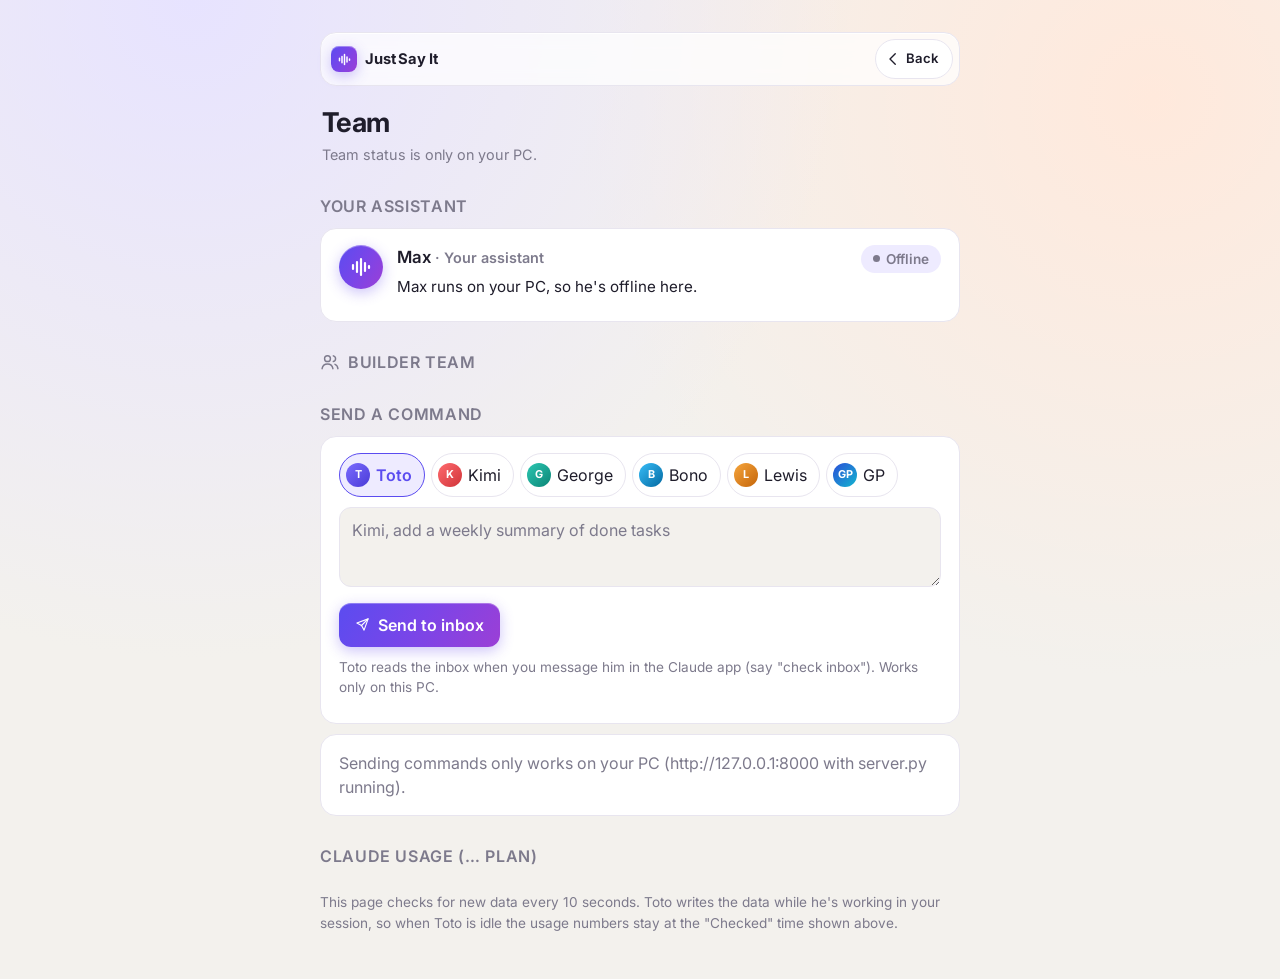
==== commit 98666001: "Job 1c: Decisions archive (endpoint, 7-day auto-archive, button, tests) Co-Authored-By: Claude Opus " ====
--- a/status.html
+++ b/status.html
@@ -181,6 +181,8 @@
     .dec-hl { padding: 0 6px 4px; font-size: .84rem; color: var(--muted); }
     .dec-hl div { display: flex; justify-content: space-between; gap: 8px; padding: 6px 0; border-top: 1px solid var(--border); }
     .dec-hl .ok { color: var(--dec-ok); white-space: nowrap; }
+    .dec-arch { display: block; width: 100%; min-height: 44px; margin-top: 4px; border-radius: 12px; border: 1px solid var(--border); background: var(--card); color: inherit; font-weight: 600; }
+    .dec-arch:disabled { opacity: .6; cursor: wait; }
     .dec-msg { margin: 0; font-size: .84rem; color: var(--red); }
     @media (prefers-reduced-motion: reduce) { .dec .chev { transition: none; } }
     button:focus-visible, a:focus-visible { outline: 2px solid var(--accent); outline-offset: 2px; }
@@ -287,7 +289,7 @@
       "not started": "ยังไม่เริ่ม", "reset — ask Toto to refresh": "รีเซ็ตแล้ว บอก Toto ให้รีเฟรช", "unknown": "ไม่ทราบ",
       "used": "ใช้ไปแล้ว", "left": "เหลือ", "resets in": "รีเซ็ตใน",
       "Decisions": "การตัดสินใจ", "Waiting for your Go / No-go": "รอคุณกด ไป / ไม่ไป", "Nothing waiting for you": "ไม่มีอะไรรอคุณ",
-      "new": "ใหม่", "Cost:": "ค่าใช้จ่าย:", "Toto's pick": "ตัวเลือกของโทโท", "History": "ประวัติ",
+      "new": "ใหม่", "Cost:": "ค่าใช้จ่าย:", "Toto's pick": "ตัวเลือกของโทโท", "History": "ประวัติ", "Archive answered": "เก็บที่ตอบแล้ว", "Archived": "เก็บแล้ว", "Nothing to archive": "ไม่มีอะไรให้เก็บ", "Couldn't archive:": "เก็บไม่สำเร็จ:",
       "Add a note (optional)": "เพิ่มโน้ต (ไม่บังคับ)", "Go": "ไป", "No-go": "ไม่ไป",
       "Couldn't save the answer:": "บันทึกคำตอบไม่สำเร็จ:",
       "Ready": "พร้อม", "Offline": "ออฟไลน์",
@@ -472,7 +474,7 @@
     }
 
     // ---------- Decisions (Go / No-go) ----------
-    let decOpen = false, decHistOpen = false, decShown = "", decError = "";
+    let decOpen = false, decHistOpen = false, decShown = "", decError = "", decInfo = "";
     const decNotes = {};  // text typed in a note box, kept when the card is redrawn
     async function loadDecisions() {
       const box = document.getElementById("dec");
@@ -504,19 +506,33 @@
         </article>`).join("");
       const hist = done.length ? `
         <button type="button" class="dec-hist" aria-expanded="${decHistOpen}" id="dec-hb"><svg class="i"><use href="#i-hist"/></svg>${L("History")} (${done.length})<svg class="i chev" style="margin-left:auto"><use href="#i-chev"/></svg></button>
-        ${decHistOpen ? `<div class="dec-hl">${done.map((d) => `<div><span>${esc(d.title)}</span><span class="${d.answer === "Go" ? "ok" : ""}">${esc(L(d.answer))}</span></div>`).join("")}</div>` : ""}` : "";
+        ${decHistOpen ? `<div class="dec-hl">${done.map((d) => `<div><span>${esc(d.title)}</span><span class="${d.answer === "Go" ? "ok" : ""}">${esc(L(d.answer))}</span></div>`).join("")}
+          <button type="button" class="dec-arch" id="dec-arch">${L("Archive answered")}</button></div>` : ""}` : "";
       box.innerHTML = `
         <button type="button" class="dec-h" aria-expanded="${decOpen}" id="dec-hd">
           <span class="dec-ic"><svg class="i"><use href="#i-decide"/></svg></span>
           <span class="dec-t">${L("Decisions")}<small>${L(open.length ? "Waiting for your Go / No-go" : "Nothing waiting for you")}</small></span>
           ${badge}<svg class="i chev"><use href="#i-chev"/></svg>
         </button>
-        ${decOpen ? `<div class="dec-body">${cards}${decError ? `<p class="dec-msg" role="alert">${esc(decError)}</p>` : ""}${hist}</div>` : ""}`;
+        ${decOpen ? `<div class="dec-body">${cards}${decError ? `<p class="dec-msg" role="alert">${esc(decError)}</p>` : ""}${hist}${decInfo ? `<p class="dec-hl" role="status">${esc(decInfo)}</p>` : ""}</div>` : ""}`;
       box.hidden = false;
     }
     document.getElementById("dec").addEventListener("click", async (e) => {
       if (e.target.closest("#dec-hd")) { decOpen = !decOpen; decShown = ""; return loadDecisions(); }
       if (e.target.closest("#dec-hb")) { decHistOpen = !decHistOpen; decShown = ""; return loadDecisions(); }
+      if (e.target.closest("#dec-arch")) {
+        const ab = e.target.closest("#dec-arch");
+        ab.disabled = true;
+        try {
+          const res = await fetch("api/decisions/archive", { method: "POST", headers: { "Content-Type": "application/json" }, body: "{}", signal: AbortSignal.timeout(8000) });
+          const out = await res.json().catch(() => ({}));
+          if (!res.ok) throw new Error(out.error || res.status);
+          decError = ""; decInfo = out.moved ? `${L("Archived")}: ${out.moved}` : L("Nothing to archive");
+        } catch (err) {
+          decInfo = ""; decError = `${L("Couldn't archive:")} ${err.message}`;
+        } finally { ab.disabled = false; }  // the button always recovers
+        decShown = ""; return loadDecisions();
+      }
       const btn = e.target.closest("button[data-answer]");
       if (!btn) return;
       const item = btn.closest(".dec-item");
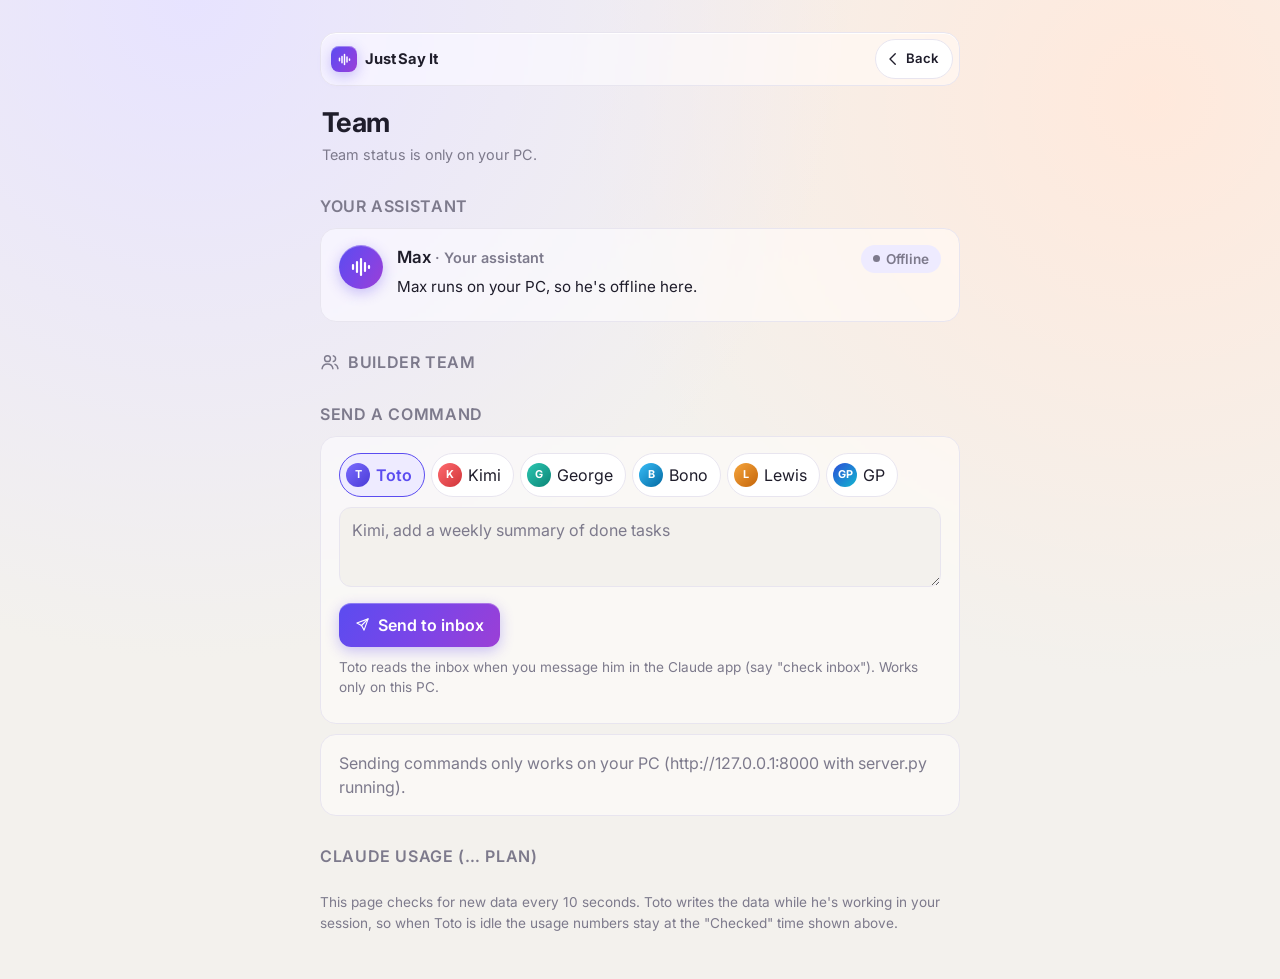
==== commit 5bb02e0b: "Team page: base glass + Halloween theme (follows app setting) Co-Authored-By: Claude Sonnet 5.5 <nor" ====
--- a/status.html
+++ b/status.html
@@ -186,9 +186,50 @@
     .dec-msg { margin: 0; font-size: .84rem; color: var(--red); }
     @media (prefers-reduced-motion: reduce) { .dec .chev { transition: none; } }
     button:focus-visible, a:focus-visible { outline: 2px solid var(--accent); outline-offset: 2px; }
+
+    /* ===== Base glass (owner, 31 Oct): 50% see-through + tiny blur, all year ===== */
+    .topbar, .card, .dec { background: color-mix(in srgb, var(--card) 50%, transparent); -webkit-backdrop-filter: blur(1.5px) saturate(1.4); backdrop-filter: blur(1.5px) saturate(1.4); }
+    /* ===== Halloween (body.fest-halloween; same date rule + "fest" setting as the app) ===== */
+    :root { --fest-jack: url("data:image/svg+xml,%3Csvg xmlns='http://www.w3.org/2000/svg' viewBox='0 0 64 64'%3E%3Cg transform='translate%280 4%29'%3E%3Cg transform='translate%2832 37%29 scale%28.95 .9%29 translate%28-32 -37%29'%3E%3Cpath d='M32 15c1-4 3-6 6-7' stroke='%234E7A2E' stroke-width='3.5' fill='none' stroke-linecap='round'/%3E%3Cpath d='M37 9c3-1 6 0 7 3-3 1-6 0-7-3z' fill='%234E7A2E'/%3E%3Cellipse cx='20' cy='37' rx='13' ry='19' fill='%23F28C28' stroke='%23B4530F' stroke-width='2'/%3E%3Cellipse cx='44' cy='37' rx='13' ry='19' fill='%23F28C28' stroke='%23B4530F' stroke-width='2'/%3E%3Cellipse cx='32' cy='37' rx='13' ry='21' fill='%23F28C28' stroke='%23B4530F' stroke-width='2'/%3E%3C/g%3E%3Cpath d='M19 36l5-8 5 8zM35 36l5-8 5 8zM18 44q14 11 28 0l-3 1-3-3-3 3-2-3-3 3-2-3-3 3-3-3z' fill='%23FFD36B' stroke='%23B4530F' stroke-width='1' stroke-linejoin='round'/%3E%3C/g%3E%3Cpath d='M14 21h36' stroke='%233b2a5c' stroke-width='4' stroke-linecap='round'/%3E%3Cpath d='M22 20l9-17 11 17z' fill='%233b2a5c'/%3E%3Cpath d='M24 17h16' stroke='%238b7fff' stroke-width='3'/%3E%3C/svg%3E");
+      --fest-2: #7c3aed; --fest-moon: rgba(234, 88, 12, .16);
+      --fest-bat: url("data:image/svg+xml,%3Csvg xmlns='http://www.w3.org/2000/svg' viewBox='0 0 24 24' fill='none' stroke='black' stroke-width='1.5' stroke-linecap='round' stroke-linejoin='round'%3E%3Cpath d='M2.5 8c3 0 5 1 6.5 3.5L12 10l3 1.5C16.5 9 18.5 8 21.5 8c-.5 3-.5 6-3.5 8.5l-2-2-4 2.5-4-2.5-2 2C3 14 3 11 2.5 8z'/%3E%3C/svg%3E"); --fest-web: url("data:image/svg+xml,%3Csvg xmlns='http://www.w3.org/2000/svg' viewBox='0 0 40 40' fill='none' stroke='black' stroke-width='1.2' stroke-linecap='round' stroke-linejoin='round'%3E%3Cpath d='M0 0L40 12M0 0L30 30M0 0L12 40M0 9Q6 6 9 0M0 18Q12 13 18 0M0 28Q18 20 28 0M0 38Q26 28 38 0'/%3E%3C/svg%3E"); --fest-spider: url("data:image/svg+xml,%3Csvg xmlns='http://www.w3.org/2000/svg' viewBox='0 0 24 24' fill='none' stroke='black' stroke-width='1.5' stroke-linecap='round' stroke-linejoin='round'%3E%3Ccircle cx='12' cy='15' r='3.5'/%3E%3Cpath d='M12 11.5V9M9 13l-5-3M9 15l-6 1M9.5 17l-4 4M15 13l5-3M15 15l6 1M14.5 17l4 4'/%3E%3C/svg%3E"); --fest-ghost: url("data:image/svg+xml,%3Csvg xmlns='http://www.w3.org/2000/svg' viewBox='0 0 24 24' fill='none' stroke='black' stroke-width='1.5' stroke-linecap='round' stroke-linejoin='round'%3E%3Cpath d='M5 21V11a7 7 0 0 1 14 0v10l-3-2-2 2-2-2-2 2-2-2zM9.5 11h.01M14.5 11h.01'/%3E%3C/svg%3E"); --fest-pump: url("data:image/svg+xml,%3Csvg xmlns='http://www.w3.org/2000/svg' viewBox='0 0 24 24' fill='none' stroke='black' stroke-width='1.5' stroke-linecap='round' stroke-linejoin='round'%3E%3Cellipse cx='7.5' cy='14.5' rx='4.5' ry='6' fill='black' fill-opacity='.28'/%3E%3Cellipse cx='16.5' cy='14.5' rx='4.5' ry='6' fill='black' fill-opacity='.28'/%3E%3Cellipse cx='12' cy='14.5' rx='3.5' ry='6.5' fill='black' fill-opacity='.28'/%3E%3Cpath d='M12 8V5.5c0-1.5 1-2.5 2.5-2.5 1 0 1.7.7 1.7 1.6'/%3E%3Cpath d='M12 6.2C11 4.4 9.2 4 8 4.6c.5 1.4 2 2.2 4 1.6z'/%3E%3C/svg%3E"); }
+    :root[data-theme="dark"] { --fest-jack: url("data:image/svg+xml,%3Csvg xmlns='http://www.w3.org/2000/svg' viewBox='0 0 64 64'%3E%3Cg transform='translate%280 4%29'%3E%3Cg transform='translate%2832 37%29 scale%28.95 .9%29 translate%28-32 -37%29'%3E%3Cpath d='M32 15c1-4 3-6 6-7' stroke='%234E7A2E' stroke-width='3.5' fill='none' stroke-linecap='round'/%3E%3Cpath d='M37 9c3-1 6 0 7 3-3 1-6 0-7-3z' fill='%234E7A2E'/%3E%3Cellipse cx='20' cy='37' rx='13' ry='19' fill='%23F28C28' stroke='%23B4530F' stroke-width='2'/%3E%3Cellipse cx='44' cy='37' rx='13' ry='19' fill='%23F28C28' stroke='%23B4530F' stroke-width='2'/%3E%3Cellipse cx='32' cy='37' rx='13' ry='21' fill='%23F28C28' stroke='%23B4530F' stroke-width='2'/%3E%3C/g%3E%3Cpath d='M19 36l5-8 5 8zM35 36l5-8 5 8zM18 44q14 11 28 0l-3 1-3-3-3 3-2-3-3 3-2-3-3 3-3-3z' fill='%23FFD36B' stroke='%23B4530F' stroke-width='1' stroke-linejoin='round'/%3E%3C/g%3E%3Cpath d='M14 21h36' stroke='%233b2a5c' stroke-width='4' stroke-linecap='round'/%3E%3Cpath d='M22 20l9-17 11 17z' fill='%233b2a5c'/%3E%3Cpath d='M24 17h16' stroke='%238b7fff' stroke-width='3'/%3E%3C/svg%3E"); --fest-2: #a78bfa; --fest-moon: rgba(251, 191, 36, .18); }
+    body.fest-halloween { --accent: #c2410c; --accent-soft: #fff1e7;
+      --bg-grad: radial-gradient(circle at 15% 0%, #e7e3ff 0, transparent 45%), radial-gradient(circle at 90% 10%, #ffd9c2 0, transparent 40%); }
+    :root[data-theme="dark"] body.fest-halloween { --accent: #ea580c; --accent-soft: #2a1a2e;
+      --bg-grad: radial-gradient(circle at 15% 0%, #2a2354 0, transparent 45%), radial-gradient(circle at 90% 10%, #3b1d12 0, transparent 40%); }
+    .fest-decor { display: none; }
+    body.fest-halloween .topbar { position: relative; }
+    body.fest-halloween .topbar > :not(.fest-decor) { position: relative; z-index: 1; }
+    body.fest-halloween .fest-decor { display: block; position: absolute; inset: 0; pointer-events: none; z-index: 0; }
+    .fest-decor > * { position: absolute; pointer-events: none; }
+    .fest-decor .moon { inset: -30px -10px auto auto; width: 70%; height: 150px; background: radial-gradient(ellipse at 85% 30%, var(--fest-moon), transparent 65%); }
+    .fest-decor .web { top: 0; right: 0; width: 56px; height: 56px; background: var(--fest-2); opacity: .8; transform: scaleX(-1);
+      -webkit-mask: var(--fest-web) center / contain no-repeat; mask: var(--fest-web) center / contain no-repeat; }
+    .fest-decor .hang { top: 100%; width: 18px; transform-origin: 50% 0; }
+    .fest-decor .hang::before { content: ""; display: block; width: 1px; height: var(--t); margin: 0 auto; background: var(--fest-2); opacity: .7; }
+    .fest-decor .hang::after { content: ""; display: block; width: 18px; height: 18px; background: var(--accent);
+      -webkit-mask: var(--fest-bat) center / contain no-repeat; mask: var(--fest-bat) center / contain no-repeat; }
+    .fest-decor .hang.sp::after { background: var(--fest-2); -webkit-mask-image: var(--fest-spider); mask-image: var(--fest-spider); }
+    .fest-decor .b1 { right: 56px; --t: 6px; } .fest-decor .b2 { right: 26px; --t: 14px; } .fest-decor .sp { right: 90px; --t: 10px; }
+    body.fest-halloween .greet { margin-top: 48px; }
+    body.fest-halloween .wrap::after { content: ""; display: block; height: 38px; margin-top: 18px; pointer-events: none;
+      background: var(--fest-jack) right 12px bottom / 36px 36px no-repeat, var(--fest-jack) right 56px bottom / 22px 22px no-repeat, var(--fest-jack) left 14px bottom / 24px 24px no-repeat; }
+    :root[data-theme="dark"] body.fest-halloween .wrap::after { filter: drop-shadow(0 0 4px rgba(255, 181, 71, .55)); }
+    @media (prefers-reduced-motion: no-preference) {
+      .fest-decor .hang { animation: fest-sway 4.5s ease-in-out infinite alternate; }
+      .fest-decor .b2 { animation-delay: -2s; }
+      @keyframes fest-sway { from { transform: rotate(-5deg); } to { transform: rotate(5deg); } }
+    }
   </style>
 </head>
 <body>
+  <script>
+    // Same rule + setting as the app (script.js festTheme): 20 Oct - 3 Nov, unless settings.fest is "off"
+    var _s = {}; try { _s = JSON.parse(localStorage.getItem("settings")) || {}; } catch (e) {}
+    var _n = new Date(), _m = _n.getMonth(), _d = _n.getDate();
+    if (_s.fest !== "off" && ((_m === 9 && _d >= 20) || (_m === 10 && _d <= 3))) document.body.classList.add("fest-halloween");
+  </script>
   <!-- Line icons (same set as the app), reused with <use href="#i-..."> -->
   <svg width="0" height="0" style="position: absolute" aria-hidden="true">
     <symbol id="i-wave" viewBox="0 0 24 24"><path d="M4 10v4M8 7v10M12 4v16M16 8v8M20 11v2"/></symbol>
@@ -208,6 +249,7 @@
   </svg>
   <div class="wrap">
     <header class="topbar">
+      <span class="fest-decor" aria-hidden="true"><i class="moon"></i><i class="web"></i><i class="hang b1"></i><i class="hang b2"></i><i class="hang sp"></i></span>
       <span class="brand">
         <span class="mark" aria-hidden="true"><svg viewBox="0 0 24 24"><use href="#i-wave"/></svg></span>
         Just Say It
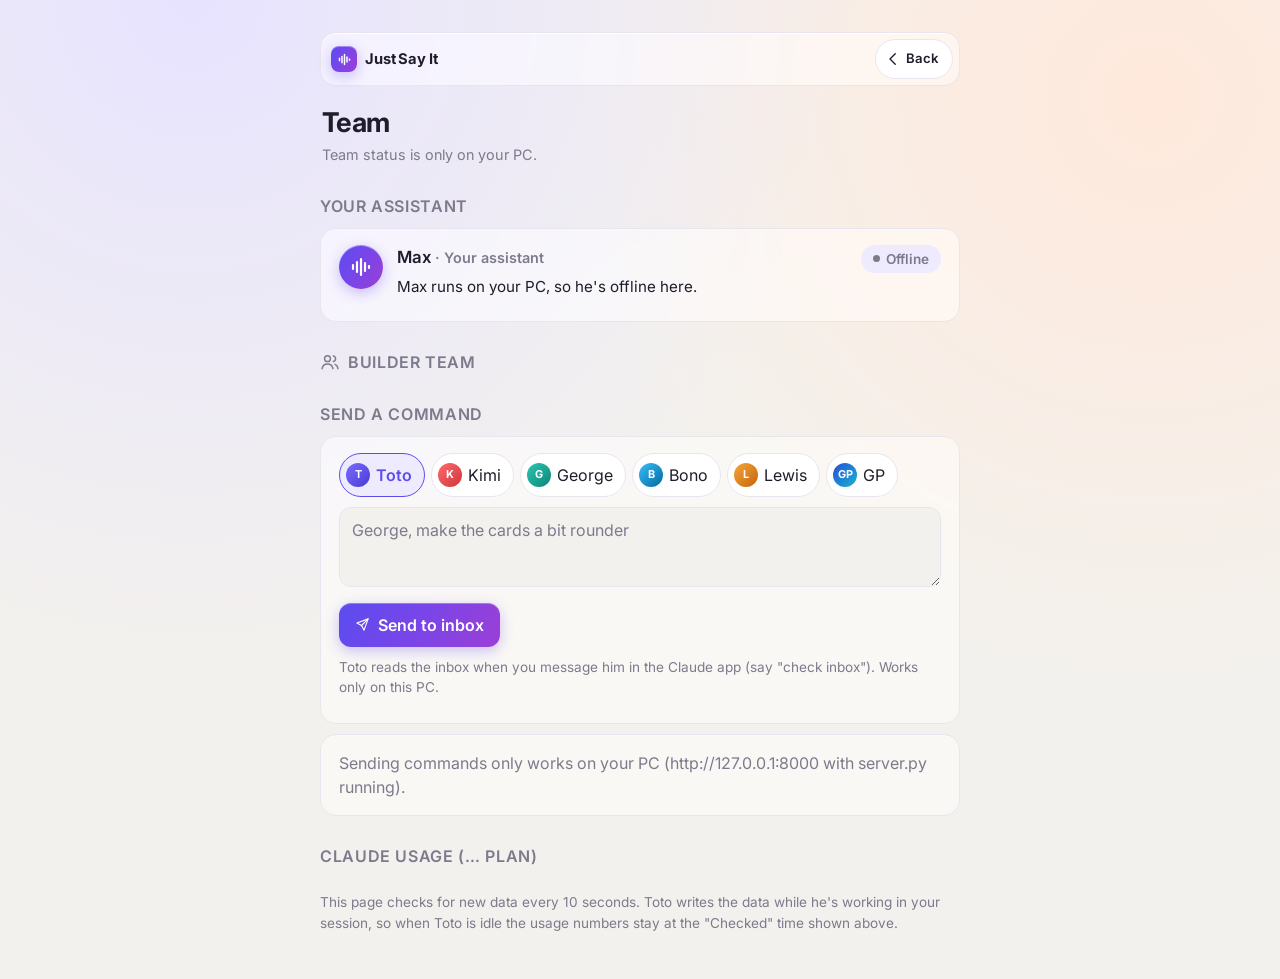
==== commit fc7bb8f6: "Team page header matches the main page: cobweb behind the glass bar (owner inbox, 31 Oct) Co-Authore" ====
--- a/status.html
+++ b/status.html
@@ -199,14 +199,16 @@
     :root[data-theme="dark"] body.fest-halloween { --accent: #ea580c; --accent-soft: #2a1a2e;
       --bg-grad: radial-gradient(circle at 15% 0%, #2a2354 0, transparent 45%), radial-gradient(circle at 90% 10%, #3b1d12 0, transparent 40%); }
     .fest-decor { display: none; }
-    body.fest-halloween .topbar { position: relative; }
-    body.fest-halloween .topbar > :not(.fest-decor) { position: relative; z-index: 1; }
+    /* copied from the app's style.css so both headers look the same: decor behind the glass bar, not inside it */
+    body.fest-halloween .top { position: relative; }
+    body.fest-halloween .topbar { position: relative; z-index: 1; box-shadow: inset 0 1px 0 var(--glass-hi); }
     body.fest-halloween .fest-decor { display: block; position: absolute; inset: 0; pointer-events: none; z-index: 0; }
     .fest-decor > * { position: absolute; pointer-events: none; }
     .fest-decor .moon { inset: -30px -10px auto auto; width: 70%; height: 150px; background: radial-gradient(ellipse at 85% 30%, var(--fest-moon), transparent 65%); }
-    .fest-decor .web { top: 0; right: 0; width: 56px; height: 56px; background: var(--fest-2); opacity: .8; transform: scaleX(-1);
+    .fest-decor .web { top: 0; right: 0; width: 64px; height: 64px; background: var(--fest-2); opacity: .8; transform: scaleX(-1);
       -webkit-mask: var(--fest-web) center / contain no-repeat; mask: var(--fest-web) center / contain no-repeat; }
-    .fest-decor .hang { top: 100%; width: 18px; transform-origin: 50% 0; }
+    @media (max-width: 480px) { .fest-decor .sp { display: none; } .fest-decor .web { width: 56px; height: 56px; } }
+    .fest-decor .hang { top: 54px; width: 18px; transform-origin: 50% 0; }
     .fest-decor .hang::before { content: ""; display: block; width: 1px; height: var(--t); margin: 0 auto; background: var(--fest-2); opacity: .7; }
     .fest-decor .hang::after { content: ""; display: block; width: 18px; height: 18px; background: var(--accent);
       -webkit-mask: var(--fest-bat) center / contain no-repeat; mask: var(--fest-bat) center / contain no-repeat; }
@@ -217,9 +219,11 @@
       background: var(--fest-jack) right 12px bottom / 36px 36px no-repeat, var(--fest-jack) right 56px bottom / 22px 22px no-repeat, var(--fest-jack) left 14px bottom / 24px 24px no-repeat; }
     :root[data-theme="dark"] body.fest-halloween .wrap::after { filter: drop-shadow(0 0 4px rgba(255, 181, 71, .55)); }
     @media (prefers-reduced-motion: no-preference) {
-      .fest-decor .hang { animation: fest-sway 4.5s ease-in-out infinite alternate; }
-      .fest-decor .b2 { animation-delay: -2s; }
-      @keyframes fest-sway { from { transform: rotate(-5deg); } to { transform: rotate(5deg); } }
+      .fest-decor .hang { animation: fest-sway 4s ease-in-out infinite alternate; }
+      .fest-decor .b2 { animation-duration: 5.2s; }
+      .fest-decor .sp { animation: fest-bob 3.4s ease-in-out infinite alternate; }
+      @keyframes fest-sway { from { transform: rotate(-6deg); } to { transform: rotate(6deg); } }
+      @keyframes fest-bob { to { transform: translateY(6px); } }
     }
   </style>
 </head>
@@ -248,13 +252,16 @@
     <symbol id="i-team" viewBox="0 0 24 24"><circle cx="9" cy="8" r="3.5"/><path d="M2.5 20c.6-3.4 3.2-5.5 6.5-5.5s5.9 2.1 6.5 5.5"/><path d="M16 4.6a3.5 3.5 0 0 1 0 6.8M18 14.8c2 .7 3.2 2.5 3.5 5.2"/></symbol>
   </svg>
   <div class="wrap">
-    <header class="topbar">
-      <span class="fest-decor" aria-hidden="true"><i class="moon"></i><i class="web"></i><i class="hang b1"></i><i class="hang b2"></i><i class="hang sp"></i></span>
+    <!-- Same structure as the app: the decoration sits behind the glass bar, so the cobweb shows through it -->
+    <header class="top">
+      <span class="fest-decor" aria-hidden="true"><i class="moon"></i><i class="web"></i><i class="hang sp"></i><i class="hang b1"></i><i class="hang b2"></i></span>
+      <div class="topbar">
       <span class="brand">
         <span class="mark" aria-hidden="true"><svg viewBox="0 0 24 24"><use href="#i-wave"/></svg></span>
         Just Say It
       </span>
       <a href="./" class="back"><svg viewBox="0 0 24 24" aria-hidden="true"><use href="#i-back"/></svg>Back</a>
+      </div>
     </header>
     <h1 class="greet">Team</h1>
     <p class="updated" id="updated">Loading…</p>
